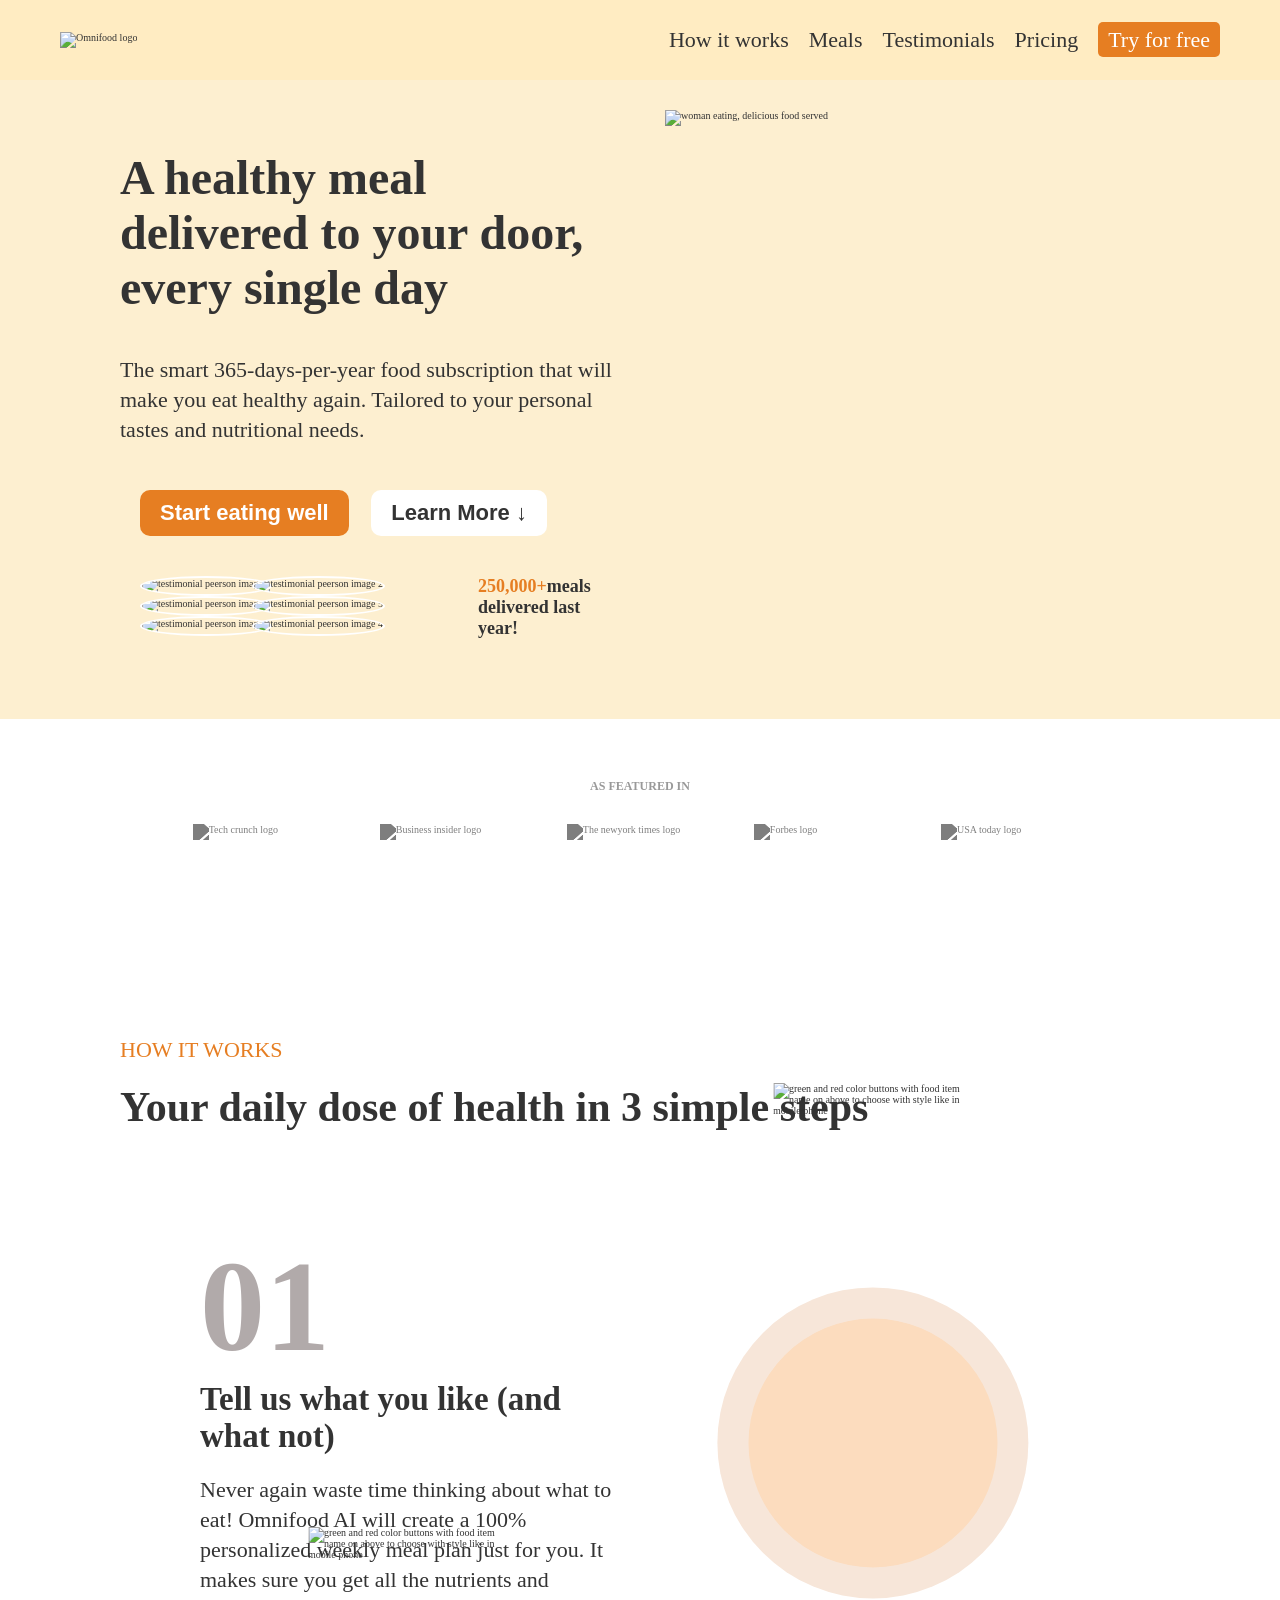
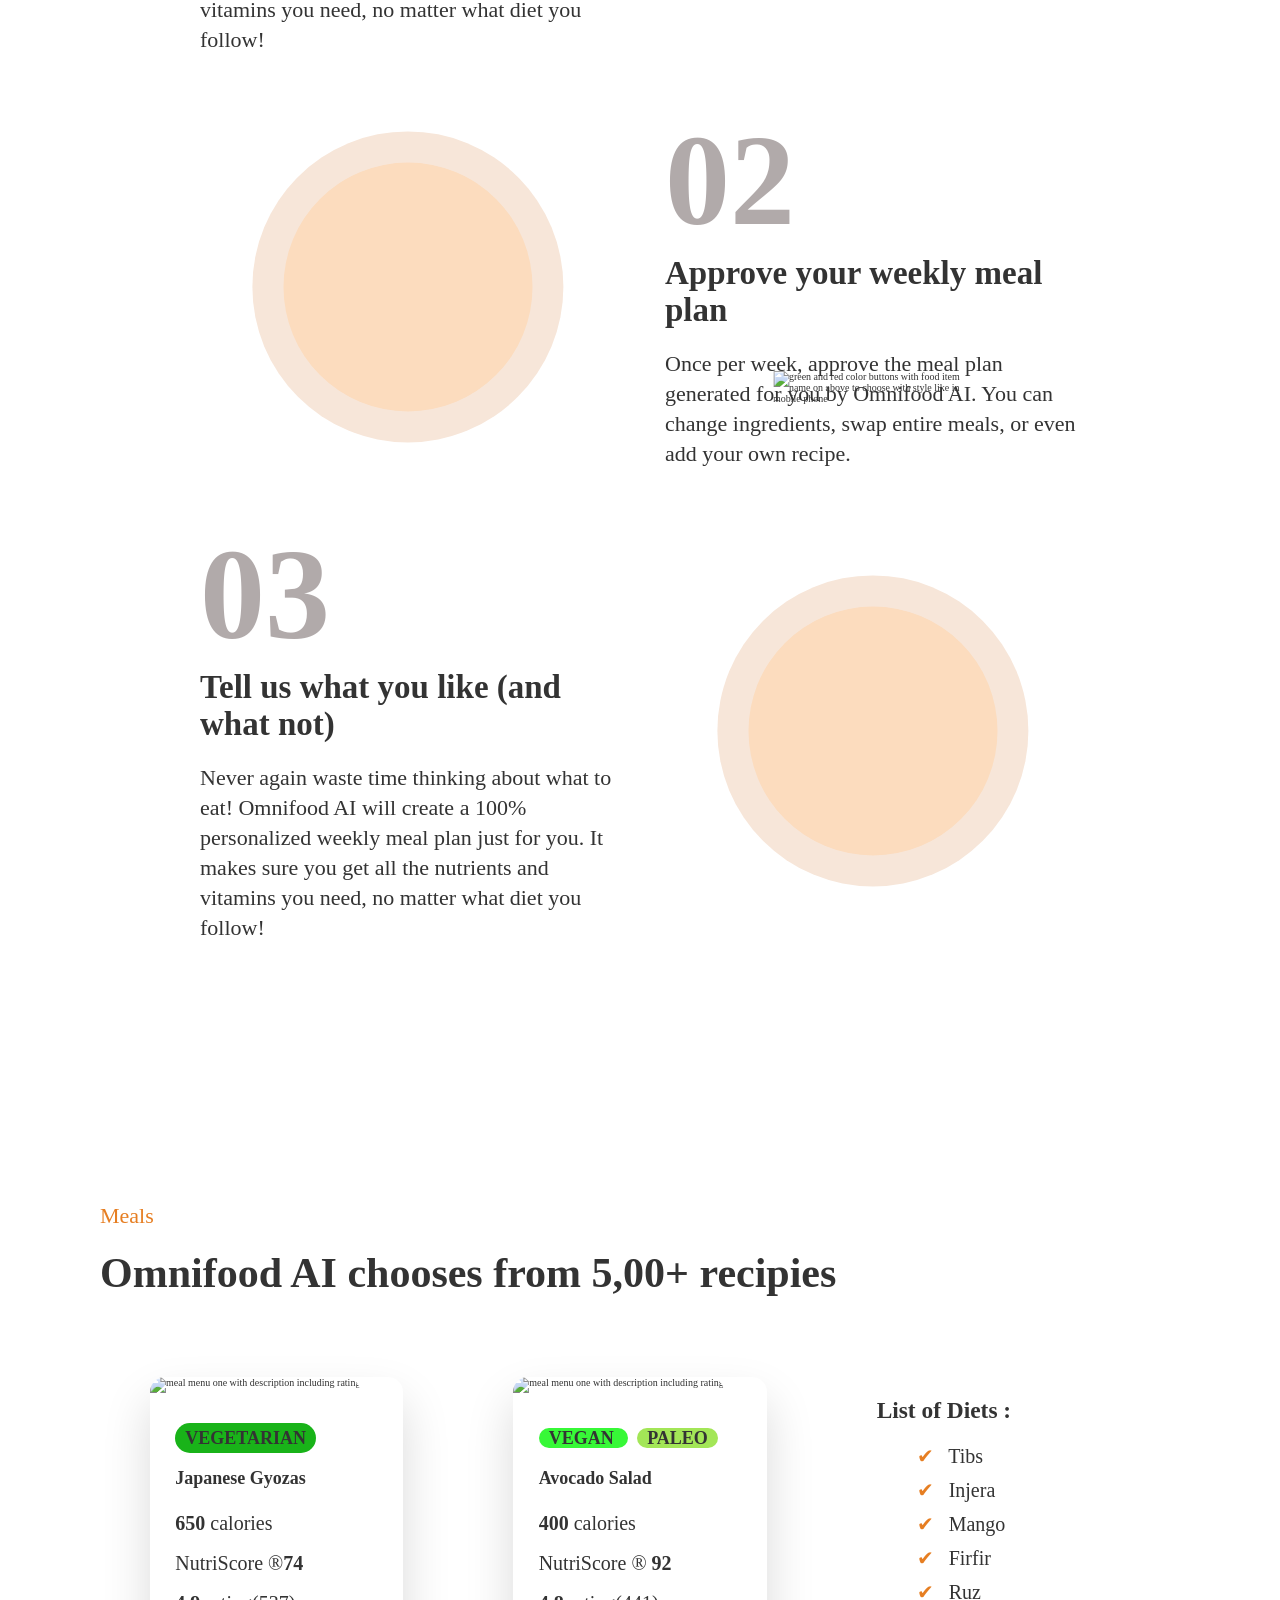
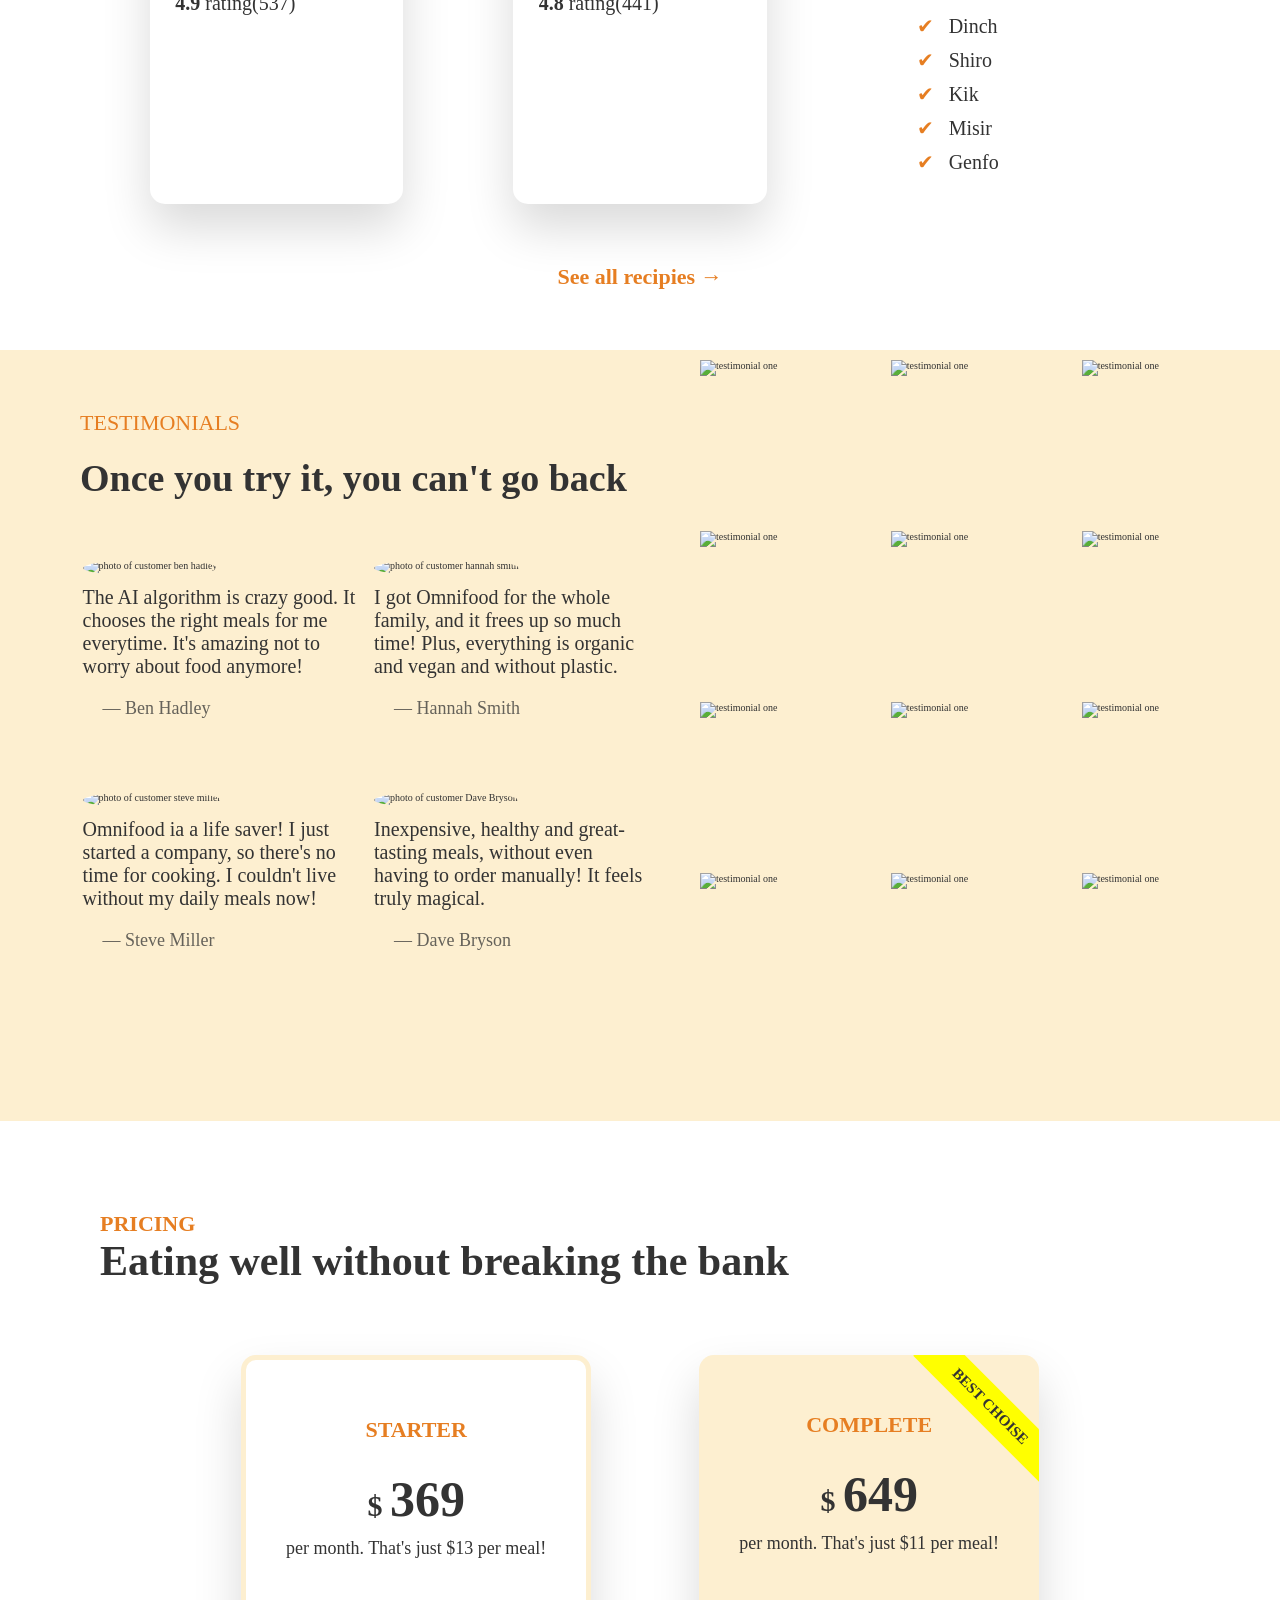
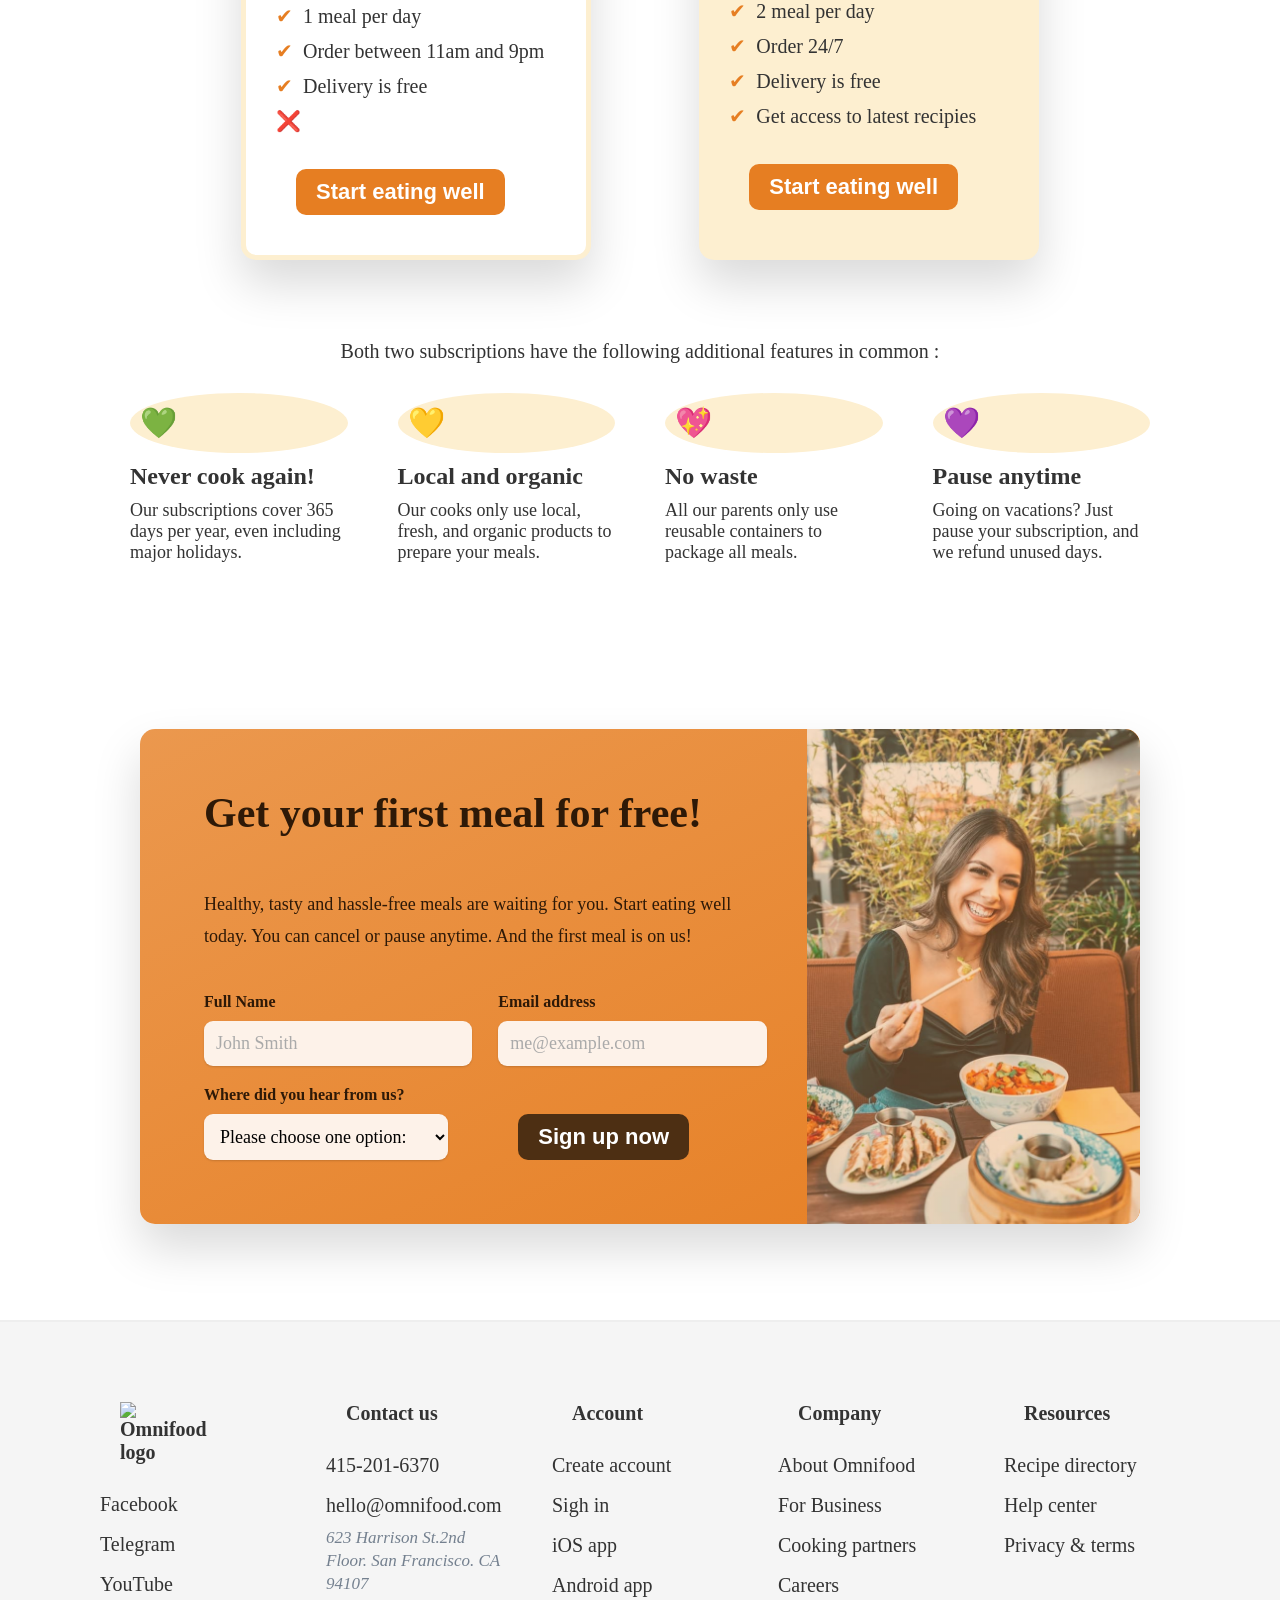
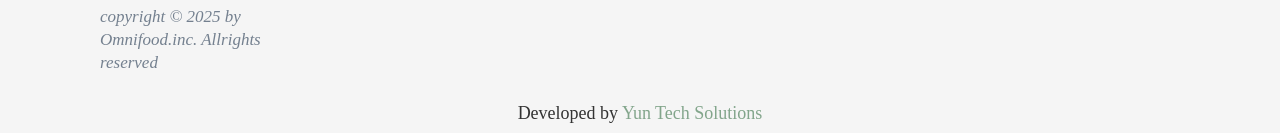
==== Omnifood/index.html @ 2fe733fa "Add files via upload" ====
<!DOCTYPE html>
<html lang="en">
  <head>
    <meta charset="UTF-8" />
    <meta name="viewport" content="width=device-width, initial-scale=1.0" />
    <title>Omnifood</title>
    <link rel="stylesheet" href="styles.css" />
    <link rel="stylesheet" href="queries.css" />
  </head>
  <body>
    <header>
      <nav class="main__navs grid grid--2-cols">
        <div class="logo">
          <img
            src="/img/omnifood-logo..png"
            alt="Omnifood logo"
            class="omnifood__logo"
          />
        </div>
        <div class="nav__links">
          <ul>
            <li>
              <a href="#how__it__works" class="nav-link"> How it works </a>
            </li>
            <li><a href="#meals" class="nav-link"> Meals </a></li>
            <li><a href="#testimonials" class="nav-link"> Testimonials </a></li>
            <li><a href="#pricing" class="nav-link"> Pricing </a></li>
            <li>
              <a href="#" class="nav-link try__for__free"> Try for free </a>
            </li>
          </ul>
        </div>
      </nav>
    </header>

    <!-- HERO -->
    <section class="section__hero grid grid--2-cols">
      <div class="hero__text">
        <h1 class="hero__title">
          A healthy meal delivered to your door, every single day
        </h1>
        <p class="hero__description">
          The smart 365-days-per-year food subscription that will make you eat
          healthy again. Tailored to your personal tastes and nutritional needs.
        </p>
        <button class="btn hero__btn__start-eat">Start eating well</button>
        <button class="btn hero__btn__learn-more">
          Learn More &DownArrow;
        </button>
        <div class="hero__testimony grid grid--3-cols">
          <p class="hero__testimony-images">
            <img
              src="/img/customers/customer-6.jpg"
              alt="testimonial peerson image 1"
              class="hero__testimony-image"
            />
            <img
              src="/img/customers/customer-5.jpg"
              alt="testimonial peerson image 2"
              class="hero__testimony-image"
            />
            <img
              src="/img/customers/customer-1.jpg"
              alt="testimonial peerson image 3"
              class="hero__testimony-image"
            />
            <img
              src="/img/customers/customer-3.jpg"
              alt="testimonial peerson image 5"
              class="hero__testimony-image"
            />
            <img
              src="/img/customers/customer-4.jpg"
              alt="testimonial peerson image 6"
              class="hero__testimony-image"
            />
            <img
              src="/img/customers/customer-2.jpg"
              alt="testimonial peerson image 4"
              class="hero__testimony-image"
            />
          </p>
          <span class="hero__testimony-texts">
            <span class="hero__delivered__meals-number">250,000+</span>meals
            delivered last year!
          </span>
        </div>
      </div>
      <div class="hero__box-img">
        <img
          src="/img/hero..png"
          alt="woman eating, delicious food served"
          class="hero-img"
        />
      </div>
    </section>

    <!-- AS FEATURED IN -->
    <section id="as__featured__in" class="as__featured__in">
      <p class="as__featured__in-text">AS FEATURED IN</p>

      <figure class="featured__in-logos">
        <img
          src="/img/logos/techcrunch.png"
          alt="Tech crunch logo"
          class="featured__in-logo"
        />
        <img
          src="/img/logos/business-insider.png"
          alt="Business insider logo"
          class="featured__in-logo"
        />
        <img
          src="/img/logos/the-new-york-times.png"
          alt="The newyork times logo"
          class="featured__in-logo"
        />
        <img
          src="/img/logos/forbes.png"
          alt="Forbes logo"
          class="featured__in-logo"
        />
        <img
          src="/img/logos/usa-today.png"
          alt="USA today logo"
          class="featured__in-logo"
        />
      </figure>
    </section>

    <!-- HOW IT WORKS -->
    <section id="how__it__works" class="how__it__works">
      <p class="title">HOW IT WORKS</p>
      <p class="describer">Your daily dose of health in 3 simple steps</p>
      <div class="how__work-steps">
        <div class="how__step how__step-one grid grid--2-cols">
          <div class="how__step-text">
            <h1 class="how__step-number">01</h1>
            <h2 class="how__work__step-title">
              Tell us what you like (and what not)
            </h2>
            <p class="how__work__step-description">
              Never again waste time thinking about what to eat! Omnifood AI
              will create a 100% personalized weekly meal plan just for you. It
              makes sure you get all the nutrients and vitamins you need, no
              matter what diet you follow!
            </p>
          </div>
          <div class="how__frame">
            <div class="how__work__step-photo">
              <img
                src="/img/app/app-screen-1..png"
                alt="green and red color buttons  with food item name on above to choose with style like in mobile phone"
              />
            </div>
          </div>
          <!-- </div> -->

          <!-- step 2 -->
          <!-- <div class="how__step how__step-two grid grid--2-cols"> -->
          <div class="how__frame how__frame-2">
            <div class="how__work__step-photo">
              <img
                src="/img/app/app-screen-2..png"
                alt="green and red color buttons  with food item name on above to choose with style like in mobile phone"
              />
            </div>
          </div>
          <div class="how__step-text how__step-two">
            <h1 class="how__step-number">02</h1>
            <h2 class="how__work__step-title">Approve your weekly meal plan</h2>
            <p class="how__work__step-description">
              Once per week, approve the meal plan generated for you by Omnifood
              AI. You can change ingredients, swap entire meals, or even add
              your own recipe.
            </p>
          </div>
          <!-- </div> -->
          <!-- step 3 -->
          <!-- <div class="how__step how__step-three grid grid--2-cols"> -->
          <div class="how__step-text">
            <h1 class="how__step-number">03</h1>
            <h2 class="how__work__step-title">
              Tell us what you like (and what not)
            </h2>
            <p class="how__work__step-description">
              Never again waste time thinking about what to eat! Omnifood AI
              will create a 100% personalized weekly meal plan just for you. It
              makes sure you get all the nutrients and vitamins you need, no
              matter what diet you follow!
            </p>
          </div>
          <div class="how__frame">
            <div class="how__work__step-photo">
              <img
                src="/img/app/app-screen-3..png"
                alt="green and red color buttons  with food item name on above to choose with style like in mobile phone"
              />
            </div>
          </div>
        </div>
      </div>
    </section>

    <!-- MEALS-->
    <section id="meals" class="meals">
      <h class="title meals__title">Meals</h>
      <p class="describer">Omnifood AI chooses from 5,00+ recipies</p>
      <div class="meal__menu grid grid--3-cols">
        <!-- meal one -->
        <div class="menu-one menu__container">
          <div class="menu-photo">
            <img
              src="/img/meals/meal-1.jpg"
              alt="meal menu one with description including rating"
              class="menu-img"
            />
          </div>
          <div class="menu-description">
            <h2 class="dieter-type menu-1">VEGETARIAN</h2>
            <h1 class="menu-name">Japanese Gyozas</h1>
            <p><strong>650</strong> calories</p>
            <p>NutriScore &REG;<strong>74</strong></p>
            <p><strong>4.9</strong> rating(537)</p>
          </div>
        </div>

        <!-- meal two -->
        <div class="menu-two menu__container">
          <div class="menu-photo">
            <img
              src="/img/meals/meal-2.jpg"
              alt="meal menu one with description including rating"
              class="menu-img"
            />
          </div>
          <div class="menu-description">
            <h2 class="menu-2">
              <span class="type-1 dieter-type">VEgan </span> &nbsp;
              <span class="type-2 dieter-type"> paleo</span>
            </h2>
            <h1 class="menu-name">Avocado Salad</h1>
            <p><strong>400</strong> calories</p>
            <p>NutriScore &REG; <strong>92</strong></p>
            <p><strong>4.8</strong> rating(441)</p>
          </div>
        </div>

        <div class="menu-lists">
          <h3 class="diets__list">List of Diets :</h3>
          <ul class="lists">
            <li class="diet-list">
              <span class="right-icon"> ✔ &nbsp;</span> Tibs
            </li>
            <li class="diet-list">
              <span class="right-icon"> ✔ &nbsp;</span> Injera
            </li>
            <li class="diet-list">
              <span class="right-icon"> ✔ &nbsp;</span> Mango
            </li>
            <li class="diet-list">
              <span class="right-icon"> ✔ &nbsp;</span> Firfir
            </li>
            <li class="diet-list">
              <span class="right-icon"> ✔ &nbsp;</span> Ruz
            </li>
            <li class="diet-list">
              <span class="right-icon"> ✔ &nbsp;</span> Dinch
            </li>
            <li class="diet-list">
              <span class="right-icon"> ✔ &nbsp;</span> Shiro
            </li>
            <li class="diet-list">
              <span class="right-icon"> ✔ &nbsp;</span> Kik
            </li>
            <li class="diet-list">
              <span class="right-icon"> ✔ &nbsp;</span> Misir
            </li>
            <li class="diet-list">
              <span class="right-icon"> ✔ &nbsp;</span> Genfo
            </li>
          </ul>
        </div>
      </div>
      <h3 class="see_more">See all recipies &RightArrow;</h3>
    </section>

    <!-- TESTIMONIALS -->
    <section id="testimonials" class="testimonials">
      <div class="testimonials-box grid grid--2-cols">
        <div class="all--testimonials">
          <h class="title testimony-title">TESTIMONIALS</h>
          <p class="describer testimony-description">
            Once you try it, you can't go back
          </p>
          <!-- meal one -->
          <div class="all__testim__container grid grid--2-cols">
            <figure class="testim__container">
              <img
                src="/img/customers/ben.jpg"
                alt="photo of customer ben hadley "
                class="testim-photo"
              />
              <blockquote class="testim--idea">
                The AI algorithm is crazy good. It chooses the right meals for
                me everytime. It's amazing not to worry about food anymore!
              </blockquote>
              <p class="testim-name">&mdash; Ben Hadley</p>
            </figure>

            <!-- testi 2 -->
            <figure class="testim__container">
              <img
                src="/img/customers/hannah.jpg"
                alt="photo of customer hannah smith"
                class="testim-photo"
              />
              <blockquote class="testim--idea">
                I got Omnifood for the whole family, and it frees up so much
                time! Plus, everything is organic and vegan and without plastic.
              </blockquote>
              <p class="testim-name">&mdash; Hannah Smith</p>
            </figure>

            <!-- testi 3 -->
            <figure class="testim__container">
              <img
                src="/img/customers/steve.jpg"
                alt="photo of customer steve miller"
                class="testim-photo"
              />
              <blockquote class="testim--idea">
                Omnifood ia a life saver! I just started a company, so there's
                no time for cooking. I couldn't live without my daily meals now!
              </blockquote>
              <p class="testim-name">&mdash; Steve Miller</p>
            </figure>
            <!-- testi 4 -->
            <figure class="testim__container">
              <img
                src="/img/customers/dave.jpg"
                alt="photo of customer Dave Bryson"
                class="testim-photo"
              />
              <blockquote class="testim--idea">
                Inexpensive, healthy and great-tasting meals, without even
                having to order manually! It feels truly magical.
              </blockquote>
              <p class="testim-name">&mdash; Dave Bryson</p>
            </figure>
          </div>
        </div>
        <!-- gallary -->
        <div class="gallary grid grid--3-cols">
          <img
            src="/img/gallery/gallery-1.jpg"
            alt="testimonial one"
            class="gallery-img"
          />
          <img
            src="/img/gallery/gallery-2.jpg"
            alt="testimonial one"
            class="gallery-img"
          />
          <img
            src="/img/gallery/gallery-3.jpg"
            alt="testimonial one"
            class="gallery-img"
          />
          <img
            src="/img/gallery/gallery-4.jpg"
            alt="testimonial one"
            class="gallery-img"
          />
          <img
            src="/img/gallery/gallery-5.jpg"
            alt="testimonial one"
            class="gallery-img"
          />
          <img
            src="/img/gallery/gallery-6.jpg"
            alt="testimonial one"
            class="gallery-img"
          />
          <img
            src="/img/gallery/gallery-7.jpg"
            alt="testimonial one"
            class="gallery-img"
          />
          <img
            src="/img/gallery/gallery-8.jpg"
            alt="testimonial one"
            class="gallery-img"
          />
          <img
            src="/img/gallery/gallery-10.jpg"
            alt="testimonial one"
            class="gallery-img"
          />
          <img
            src="/img/gallery/gallery-9.jpg"
            alt="testimonial one"
            class="gallery-img"
          />
          <img
            src="/img/gallery/gallery-11.jpg"
            alt="testimonial one"
            class="gallery-img"
          />
          <img
            src="/img/gallery/gallery-12.jpg"
            alt="testimonial one"
            class="gallery-img"
          />
        </div>
      </div>
    </section>

    <!-- PRICING -->
    <section id="pricing" class="pricing">
      <h2 class="title">PRICING</h2>
      <h class="describer">Eating well without breaking the bank</h>
      <div class="price__box-container grid grid--2-cols">
        <div class="price-box box-one">
          <div>
            <p class="box-title">STARTER</p>
            <p class="price-description">$ <span class="price">369</span></p>
            <p class="price-simpifier">per month. That's just $13 per meal!</p>
          </div>
          <div class="price-package">
            <p><span class="right-icon"> ✔ &nbsp;</span>1 meal per day</p>
            <p>
              <span class="right-icon"> ✔ &nbsp;</span>Order between 11am and
              9pm
            </p>
            <p><span class="right-icon"> ✔ &nbsp;</span>Delivery is free</p>
            <p>❌</p>
          </div>
          <button class="btn start__eating__well">Start eating well</button>
        </div>

        <div class="price-box box-two">
          <div>
            <p class="box-title">COMPLETE</p>
            <p class="price-description">$ <span class="price">649</span></p>
            <p class="price-simpifier">per month. That's just $11 per meal!</p>
          </div>
          <div class="price-package">
            <p><span class="right-icon"> ✔ &nbsp;</span>2 meal per day</p>
            <p><span class="right-icon"> ✔ &nbsp;</span>Order 24/7</p>
            <p><span class="right-icon"> ✔ &nbsp;</span>Delivery is free</p>
            <p>
              <span class="right-icon"> ✔ &nbsp;</span>Get access to latest
              recipies
            </p>
          </div>
          <button class="btn start__eating__well">Start eating well</button>
        </div>
      </div>
      <article>
        Both two subscriptions have the following additional features in common
        :
      </article>
      <!-- 4 grid section -->
      <div class="grid grid--4-cols plan-fetures">
        <div class="first plan-feture">
          <p class="icon">💚</p>
          <p class="feature-title">Never cook again!</p>
          <p class="price-bottom-text">
            Our subscriptions cover 365 days per year, even including major
            holidays.
          </p>
        </div>
        <div class="second plan-feture">
          <p class="icon">💛</p>
          <p class="feature-title">Local and organic</p>
          <p class="price-bottom-text">
            Our cooks only use local, fresh, and organic products to prepare
            your meals.
          </p>
        </div>
        <div class="third plan-feture">
          <p class="icon">💖</p>

          <!-- <icon-icon class="icon" name="leaf-outline"></icon-icon> -->
          <p class="feature-title">No waste</p>
          <p class="price-bottom-text">
            All our parents only use reusable containers to package all meals.
          </p>
        </div>
        <div class="fourth plan-feture">
          <p class="icon">💜</p>
          <p class="feature-title">Pause anytime</p>
          <p class="price-bottom-text">
            Going on vacations? Just pause your subscription, and we refund
            unused days.
          </p>
        </div>
      </div>
    </section>
    <!-- CALL TO ACTION -->
    <section id="cta" class="call__to__action">
      <div class="cta-container cta">
        <div class="cta-text-box">
          <p class="describer cta-title">Get your first meal for free!</p>
          <br />
          <p class="cta-text">
            Healthy, tasty and hassle-free meals are waiting for you. Start
            eating well today. You can cancel or pause anytime. And the first
            meal is on us!
          </p>
          <form class="cta-form" action="#">
            <div>
              <label for="full name">Full Name</label>
              <input type="text" placeholder="John Smith" required />
            </div>
            <div>
              <label for="email address">Email address</label>
              <input type="email" placeholder="me@example.com" required />
            </div>
            <div>
              <label for="full name">Where did you hear from us?</label>
              <select id="select-where" required>
                <option value="">Please choose one option:</option>
                <option value="friends">Friends and Family</option>
                <option value="podcast">Podcast</option>
                <option value="youtube">YouTube video</option>
                <option value="ad">Facebook ad</option>
                <option value="others">Others</option>
              </select>
            </div>
            <button class="btn sign__up__now">Sign up now</button>
          </form>
        </div>
        <div
          class="cta-image-box"
          role="img"
          aria-label="Women enjoying food"
        ></div>
      </div>
    </section>

    <!-- FOOTER -->

    <footer id="footer" class="footer grid grid--5-cols">
      <div class="footer__section">
        <p class="footer__title">
          <img
            src="/img/omnifood-logo..png"
            alt="Omnifood logo"
            class="footer__omni__image"
          />
        </p>
        <ul class="links">
          <li><a href="https://www.facebook.com/omnifood">Facebook</a></li>
          <li><a href="https://www.t.me/omnifood">Telegram</a></li>
          <li><a href="https://www.youtube.com/omnifood">YouTube</a></li>
          <li>
            <i>copyright &copy; 2025 by Omnifood.inc. Allrights reserved</i>
          </li>
        </ul>
      </div>
      <div class="footer__section">
        <p class="footer__title">Contact us</p>
        <ul class="links">
          <li><a href="#footer">415-201-6370</a></li>
          <li><a href="#footer">hello@omnifood.com</a></li>
          <li><i> 623 Harrison St.2nd Floor. San Francisco. CA 94107 </i></li>
        </ul>
      </div>
      <div class="footer__section">
        <p class="footer__title">Account</p>
        <ul class="links">
          <li><a href="#cta">Create account</a></li>
          <li><a href="#cta">Sigh in</a></li>
          <li><a href="#footer">iOS app</a></li>
          <li><a href="#footer">Android app</a></li>
        </ul>
      </div>
      <div class="footer__section">
        <p class="footer__title">Company</p>
        <ul class="links">
          <li><a href="#footer">About Omnifood</a></li>
          <li><a href="#footer">For Business</a></li>
          <li><a href="#footer">Cooking partners</a></li>
          <li><a href="#footer">Careers</a></li>
        </ul>
      </div>
      <div class="footer__section">
        <p class="footer__title">Resources</p>
        <ul class="links">
          <li><a href="#footer">Recipe directory</a></li>
          <li><a href="#footer">Help center</a></li>
          <li><a href="#footer">Privacy & terms</a></li>
        </ul>
      </div>
    </footer>
    <p class="developed-by">
      Developed by
      <a href="https://www.Yun-tech.com" class="dev-by">Yun Tech Solutions</a>
    </p>
  </body>
</html>
---- Omnifood/styles.css ----
/*=================
    GLOBAL
==================*/

:root {
  --primary-clr: #e67e22;
  --primary-clr-grey: #333;
  --secondary-clr: #cc7e35;
  --tertiary-clr: #fdefd0;
  --font-large: 4.8rem;
  --font-medeium: 3.2rem;
  --font-small: 2.2rem;
  --font-tny: 1.2rem;
}

html {
  width: 100vw;
  font-size: 10px;
  background-color: white;
  color: var(--primary-clr-grey);
  scroll-behavior: smooth;
}
* {
  margin: 0;
  padding: 0;
}
img {
  box-sizing: border-box;
}
.btn {
  background-color: var(--primary-clr);
  border-radius: 1rem;
  width: fit-content;
  padding: 1rem 2rem;
  margin-left: 2rem;
  font-size: var(--font-small);
  font-weight: 550;
  color: white;
  border: none;
  cursor: pointer;
}

.grid {
  display: grid;
  gap: 5rem;
}
.grid--2-cols {
  grid-template-columns: 1fr 1fr;
}
.grid--3-cols {
  grid-template-columns: repeat(3, 1fr);
}
.grid--4-cols {
  grid-template-columns: repeat(4, 1fr);
}
.grid--5-cols {
  grid-template-columns: repeat(5, 1fr);
}
.title {
  color: var(--primary-clr);
  font-size: var(--font-small);
}
.describer {
  font-size: 4.2rem;
  padding: 2rem 0;
  font-weight: 600;
}
/*
=================
    NAV
==================
*/
.main__navs {
  z-index: 11;
  position: fixed;
  top: 0%;
  height: 6rem;
  align-items: center;
  padding: 1rem 5rem 1rem 6rem;
  background-color: rgb(255, 236, 194);
}
.omnifood__logo {
  width: 12rem;
  height: 2rem;
}
.nav__links ul {
  display: flex;
  font-size: var(--font-small);
}
.nav__links ul li {
  margin: 0 1rem;
  text-wrap: nowrap;
  list-style: none;
  font-size: var(--font-small);
}
.nav__links ul li a {
  text-decoration: none;
  color: var(--primary-clr-grey);
  cursor: pointer;
}
.nav__links ul li a:hover,
.nav__links ul li a:active {
  color: var(--primary-clr);
}
.nav__links ul li a.try__for__free:link,
.nav__links ul li a.try__for__free:visited {
  padding: 0.5rem 1rem;
  background-color: var(--primary-clr);
  border-radius: 0.5rem;
  color: white;
}
.nav__links ul li a.try__for__free:hover,
.nav__links ul li a.try__for__free:visited {
  background-color: var(--secondary-clr);
}

/*
=================
    HERO
==================
*/
.section__hero {
  background-color: var(--tertiary-clr);
  padding: 2rem 12rem;
  padding-bottom: 4rem;
  padding-top: 11rem;
}
.hero__title {
  padding-top: 4rem;
  font-weight: 550;
  font-size: var(--font-large);
}
.hero__description {
  line-height: 3rem;
  font-size: var(--font-small);
  margin: 4rem 0;
}
.hero__btn__learn-more {
  margin-top: 0.5rem;
  background-color: #ffffff;
  color: var(--primary-clr-grey);
}
.hero__testimony {
  display: flex;
  margin: 4rem 2rem;
}
.hero__testimony-image {
  width: 4rem;
  height: 4rem;
  margin-right: -2.25rem;
  border: 2px solid white;
  border-radius: 50%;
}
.hero__testimony-texts {
  margin-left: -1rem;
  font-size: 1.8rem;
  font-weight: 550;
  align-self: center;
}
.hero__delivered__meals-number {
  color: var(--primary-clr);
}
.hero-img {
  max-width: 40vw;
  max-height: 85vh;
  box-sizing: border-box;
}

/*
=================
    AS FEATURED IN
==================
*/

.as__featured__in {
  padding: 3rem;
  background-color: white;
}
.as__featured__in-text {
  color: #999;
  padding: 3rem;
  text-align: center;
  font-size: var(--font-tny);
  font-weight: 700;
}
.featured__in-logos {
  display: flex;
  justify-content: space-evenly;
  align-items: center;
  /* to make color black */
  filter: brightness(0);
  opacity: 50%;
  padding: 0 10%;
}
.featured__in-logo {
  height: 7vh;
  width: 15%;
}

/*===============
     HOW IT WORKS
=================*/
.how__it__works {
  padding: 12rem;
  margin-bottom: 6rem;
  background-color: white;
}

.how__step {
  align-items: center;
  padding: 8rem;
}
.how__step::nth-child {
  padding-bottom: 15rem;
}
.how__step-text {
  font-size: var(--font-small);
}
.how__step-number {
  font-size: 13rem;
  font-weight: 700;
  color: #b1aaaa;
}
.how__work__step-title {
  margin-bottom: 2rem;
}
.how__work__step-description {
  font-size: var(--font-small);
  line-height: 3rem;
}
.how__frame {
  position: relative;
}
.how__work__step-photo {
  padding: 0 10%;
}
.how__work__step-photo img {
  height: 80vh;
  width: 48%;
  position: absolute;
  top: 0%;
  left: 50%;
  transform: translate(-50%, -50%);
  z-index: 7;
}
.how__work__step-photo::before,
.how__work__step-photo::after {
  content: "";
  display: block;
  position: absolute;
  top: 50%;
  left: 50%;
  transform: translate(-50%, -50%);
  border-radius: 50%;
}
.how__work__step-photo::before {
  width: 75%;
  padding-bottom: 75%;
  background-color: #f7e6d9;
  z-index: 5;
}
.how__work__step-photo::after {
  width: 60%;
  padding-bottom: 60%;
  background-color: #fcdcbe;
  z-index: 6;
}

/*===============
     MEALS
=================*/
.meals {
  margin: 5rem 10rem;
}
.meals__title {
  margin: 0 auto;
}
.meal__menu {
  padding: 3rem 2rem;
}
.menu__container {
  background-color: white;
  box-shadow: 0 2.4rem 4.8rem rgba(0, 0, 0, 0.15);
  border-radius: 15px;
  margin: 3rem;
  padding-bottom: 4rem;
}
.menu__container:hover {
  transform: scale(1.05);
  transition: all 1s ease-in-out;
}
.menu-img {
  width: 100%;
  border-top-left-radius: 15px;
  border-top-right-radius: 15px;
  margin-bottom: 2rem;
}
.menu-description {
  padding: 1rem;
  padding-left: 10%;
  line-height: 3rem;
  font-size: var(--font-tny);
}
.dieter-type {
  width: fit-content;
  border-radius: 15px;
  text-transform: uppercase;
  padding: 0 1rem;
}
.menu-1.dieter-type {
  background-color: rgb(25, 179, 25);
}
.type-1 {
  background-color: rgb(55, 248, 55);
}
.type-2 {
  background-color: rgb(163, 230, 87);
}
.menu-name {
  font-weight: 700;
  padding: 1rem 0;
}
.menu-description p {
  font-size: 2rem;
  padding: 0.5rem 0;
}

.menu-lists {
  margin-top: 2rem;
  padding: 3rem;
  font-size: 2rem;
}
.lists {
  padding: 2rem 4rem;
  margin-bottom: 1rem;
  list-style-type: none;
}
.diets__list {
  margin-bottom: -1rem;
}
.right-icon {
  color: var(--primary-clr);
}
.diet-list {
  padding-top: 1rem;
}

.see_more {
  color: var(--primary-clr);
  font-size: var(--font-small);
  text-align: center;
}

/*===============
  TESTIMONIAL
================*/
.testimonials {
  margin-top: 6rem;
  padding: 1rem 1rem 8rem 8rem;
  gap: 3rem;
  background-color: var(--tertiary-clr);
}
.all--testimonials {
  padding: 5rem 0;
}
.testimony-description {
  font-size: 3.8rem;
  padding-bottom: 4rem;
}
.all__testim__container {
  gap: 1.3rem;
}
.testim__container {
  padding: 2rem 0.25rem;
}
.testim-photo {
  width: 7rem;
  height: 7rem;
  border-radius: 50%;
}
.testim--idea {
  padding-top: 1rem;
  font-size: 2rem;
}
.testim-name {
  font-size: 1.8rem;
  padding: 2rem;
  opacity: 75%;
}
.gallary {
  margin: 0;
  padding: 0;
  gap: 0.25rem;
}
.gallery-img {
  max-width: 25rem;
  max-height: 25rem;
}
.gallery-img:hover {
  transform: scale(1.1);
  transition: all 500ms;
}

/*=================
    PRICING
==================*/
.pricing {
  padding: 9rem 10rem;
  padding-bottom: 4rem;
}
.price__box-container {
  display: flex;
  justify-content: center;
  gap: 10%;
  margin-top: 7rem;
}
.price-box {
  position: relative;
  overflow: hidden;
  padding: 4rem 3rem;
  margin-bottom: 8rem;
  max-width: fit-content;
  border-radius: 1.5rem;
  box-shadow: 0 2.4rem 4.8rem rgba(0, 0, 0, 0.15);
}
.box-title {
  color: var(--primary-clr);
  font-size: var(--font-small);
  font-weight: 600;
  line-height: 2rem;
  text-align: center;
  padding: 2rem 0;
}
.price-description {
  text-align: center;
  margin-top: 1rem;
  font-size: 3rem;
  font-weight: 550;
}
.price {
  font-size: 5rem;
  font-weight: 900;
}
.price-simpifier {
  padding: 1rem;
  font-size: 1.8rem;
}
.price-package {
  padding: 3rem 0;
  line-height: 3.5rem;
  font-size: 2rem;
}
.box-one {
  background-color: white;
  border: 5px solid var(--tertiary-clr);
}
.box-two {
  background-color: var(--tertiary-clr);
}
.box-two::before {
  content: "Best choise";
  background-color: yellow;
  width: 12rem;
  text-transform: uppercase;
  font-weight: 700;
  padding: 1rem 4rem;
  font-size: 1.5rem;
  position: absolute;
  top: 8%;
  right: -17%;
  transform: rotate(45deg);
}

.price-bottom-text {
  font-size: 1.8rem;
}
article {
  font-size: 2rem;
  text-align: center;
}
.plan-fetures {
  padding: 3rem;
}
.icon {
  font-size: 3rem;
  justify-self: center;
  line-height: 4rem;
  padding: 1rem;
  background-color: var(--tertiary-clr);
  border: none;
  border-radius: 50%;
  margin-bottom: 1rem;
}
.feature-title {
  font-size: 2.4rem;
  font-weight: 700;
  padding-bottom: 1rem;
}

/*==================
    CALL TO ACTION
===================*/
.call__to__action {
  padding: 9.6rem 0;
}
.cta-container {
  margin: 0 14rem;
}
.cta {
  display: grid;
  grid-template-columns: 2fr 1fr;
  box-shadow: 0 2.4rem 4.8rem rgba(0, 0, 0, 0.15);
  background-image: linear-gradient(to right bottom, #eb984e, #e67e22);
  border-radius: 15px;
  overflow: hidden;
}
.cta-text-box {
  padding: 6.4rem;
  color: #2e1907;
  padding-top: 4rem;
}
.cta-title {
  margin-bottom: 2rem;
}
.cta-text {
  font-size: 1.8rem;
  line-height: 1.8;
  margin-bottom: 4rem;
}
.cta-form {
  display: grid;
  grid-template-columns: 1fr 1fr;
  column-gap: 5rem;
  row-gap: 2rem;
}
.cta-form label {
  display: block;
  font-size: 1.6rem;
  font-weight: 550;
  margin-bottom: 1rem;
}
.cta-form input,
.cta-form select {
  width: 100%;
  padding: 1.2rem;
  font-size: 1.8rem;
  font-family: inherit;
  border: none;
  background-color: #fdf2e9;
  border-radius: 9px;
  box-shadow: 0 1px 2px rgba(0, 0, 0, 0.15);
}

.cta-form input::placeholder {
  color: #aaa;
}
.sign__up__now {
  background-color: #4d2f13;
  color: white;
  align-self: self-end;
}

.cta-image-box {
  border-top-right-radius: 15px;
  border-bottom-right-radius: 15px;
  background-image: linear-gradient(
      to right bottom,
      rgba(235, 151, 78, 0.35),
      rgba(235, 151, 78, 0.35)
    ),
    url("./img/eating..jpg");
  background-size: cover;
  background-position: center;
}

/*=================
    FOOTER
==================*/
footer {
  background-color: whitesmoke;
  padding: 6rem 10rem;
  gap: 2rem;
  border-top: 2px solid #eee;
}

.footer__title {
  padding: 2rem;
  font-size: 2rem;
  font-weight: 800;
}
.footer__omni__image {
  max-width: 10rem;
}
.footer__section .links {
  list-style-type: none;
  font-size: 2rem;
}
.footer__section .links a {
  line-height: 4rem;
  text-decoration: none;
  color: #333;
}
.footer__section .links li i {
  font-size: 1.7rem;
  color: #74808f;
}

.developed-by {
  margin-top: -3rem;
  font-size: 1.8rem;
  text-align: center;
}
a {
  cursor: pointer;
  text-decoration: none;
  color: #82a58b;
}
---- Omnifood/queries.css ----
/*==================
    MEDIA QUERY
===================*/

/*==================
    <=1200px
===================*/
@media (max-width: 1100px) {
  .section__hero {
    max-width: 120rem;
  }
  .section__hero,
  .as__featured__in,
  .how__it__works,
  .meals,
  .pricing,
  .call__to__action {
    padding-left: 7rem;
    padding-right: 7rem;
  }
  .hero__title {
    font-size: 4rem;
  }

  .featured__in-logos {
    padding: 0;
  }
  .menu__container {
    margin: 1rem;
    min-width: 25rem;
  }
  .gallary {
    grid-template-columns: 1fr 1fr;
  }
  .gallary-img {
    height: 16rem;
    width: 16rem;
  }
  .cta {
    height: fit-content;
    margin-left: 5rem;
    margin-right: 5rem;
  }
  .all--testimonials {
    margin: auto 0;
  }
}
/*==================
    <=920px
===================*/
@media (max-width: 920px) {
  .section__hero {
    display: flex;
  }
  .section__hero,
  .as__featured__in,
  .how__it__works,
  .meals,
  .pricing,
  .call__to__action {
    padding-left: 2em;
    padding-right: 2em;
  }
  .hero__title {
    font-size: 3em;
  }

  .featured__in-logos {
    padding: 0;
  }
  .meal__menu {
    display: flex;
    flex-wrap: wrap;
    justify-content: center;
  }
  .menu__container {
    flex-shrink: 1;
    min-width: 240px;
    width: 300px;
    margin: 2em;
  }
  .all__testim__container {
    gap: 4em;
    margin-right: 2em;
  }
  .testimonials-box {
    display: flex;
    flex-wrap: wrap;
  }
  .gallary {
    grid-template-columns: 1fr 1fr 1fr;
  }
  .gallary-img {
    height: 16em;
    width: 16em;
  }
  .cta {
    height: fit-content;
    margin-left: 3em;
    margin-right: 3em;
  }
  .cta-form {
    display: flex;
    flex-direction: column;
  }
  .footer {
    display: flex;
    flex-wrap: wrap;
    justify-content: space-evenly;
  }
  .footer__section {
    max-width: 20em;
  }
}

/*==================
    <=680px
===================*/
@media (max-width: 680px) {
  .section__hero,
  .as__featured__in,
  .how__it__works,
  .meals,
  .pricing,
  .call__to__action {
    padding-left: 2em;
    padding-right: 1em;
  }
  .section__hero {
    display: flex;
    background-image: linear-gradient(
        to right bottom,
        rgba(241, 231, 207, 0.8),
        rgba(204, 173, 110, 0.8)
      ),
      url("./img/hero..png");
    background-size: cover;
    background-position: center;
    padding-left: 5em;
    padding-right: 4em;
  }
  .hero__delivered__meals-number {
    color: rgb(30, 6, 241);
  }
  .hero-img {
    width: 0em;
    height: 0em;
  }
  .hero__title {
    font-size: 4em;
  }
  .describer {
    font-size: 3em;
  }
  .featured__in-logos {
    padding: 0;
  }
  .how__it__works {
    margin-left: 1em;
  }
  .how__step {
    display: flex;
    flex-direction: column;
    align-items: center;
    height: auto;
    padding: 0%;
  }
  .how__step-number {
    font-size: 5em;
  }
  .how__work__step-title {
    font-size: 1.2em;
  }
  .how__work__step-description {
    font-size: 0.8em;
  }
  .how__frame {
    width: 80%;
    height: 60vh;
    padding-top: 20em;
  }
  .how__work__step-photo {
    transform: translate(0, -60%);
  }
  .how__step-two {
    transform: translateY(-250%);
  }
  .how__frame-2 {
    transform: translateY(330px);
  }
  .gallary {
    grid-template-columns: 1fr 1fr;
    margin-left: -5em;
  }
  .menu__container {
    flex-grow: 1;
    max-width: 400px;
    margin: 0;
  }
  .price__box-container {
    display: flex;
    flex-direction: column;
    align-items: center;
  }
  .plan-fetures {
    display: flex;

    flex-wrap: wrap;
    justify-content: center;
  }
  .plan-feture {
    width: 18em;
  }
  .cta {
    display: flex;
    flex-wrap: wrap;
    background-image: linear-gradient(
        to right bottom,
        rgba(136, 115, 98, 0.8),
        rgba(255, 241, 214, 0.8)
      ),
      url("./img/eating..jpg");
    background-size: cover;
    background-position: center;
  }
  .sign__up__now {
    font-size: 1.4em;
    padding: 0.5em 1em;
  }
  .footer__section {
    max-width: 15em;
  }
}
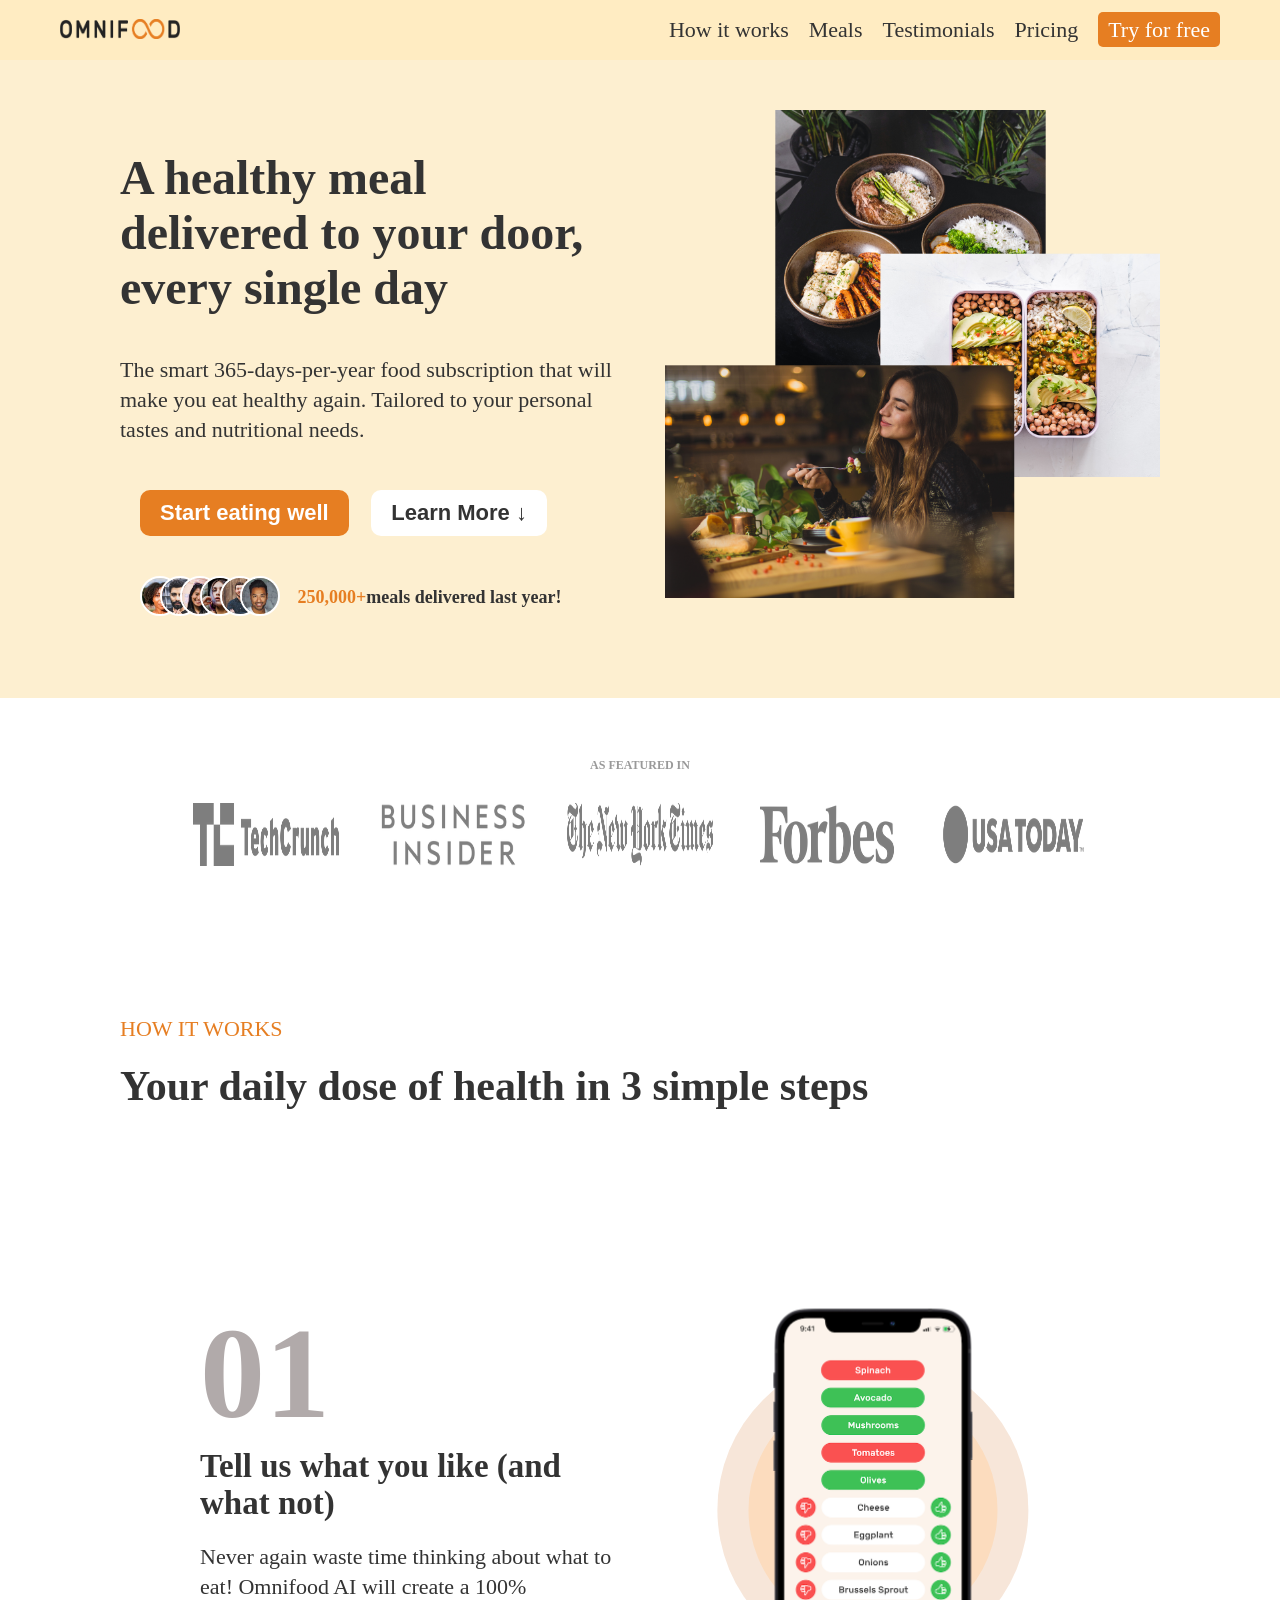
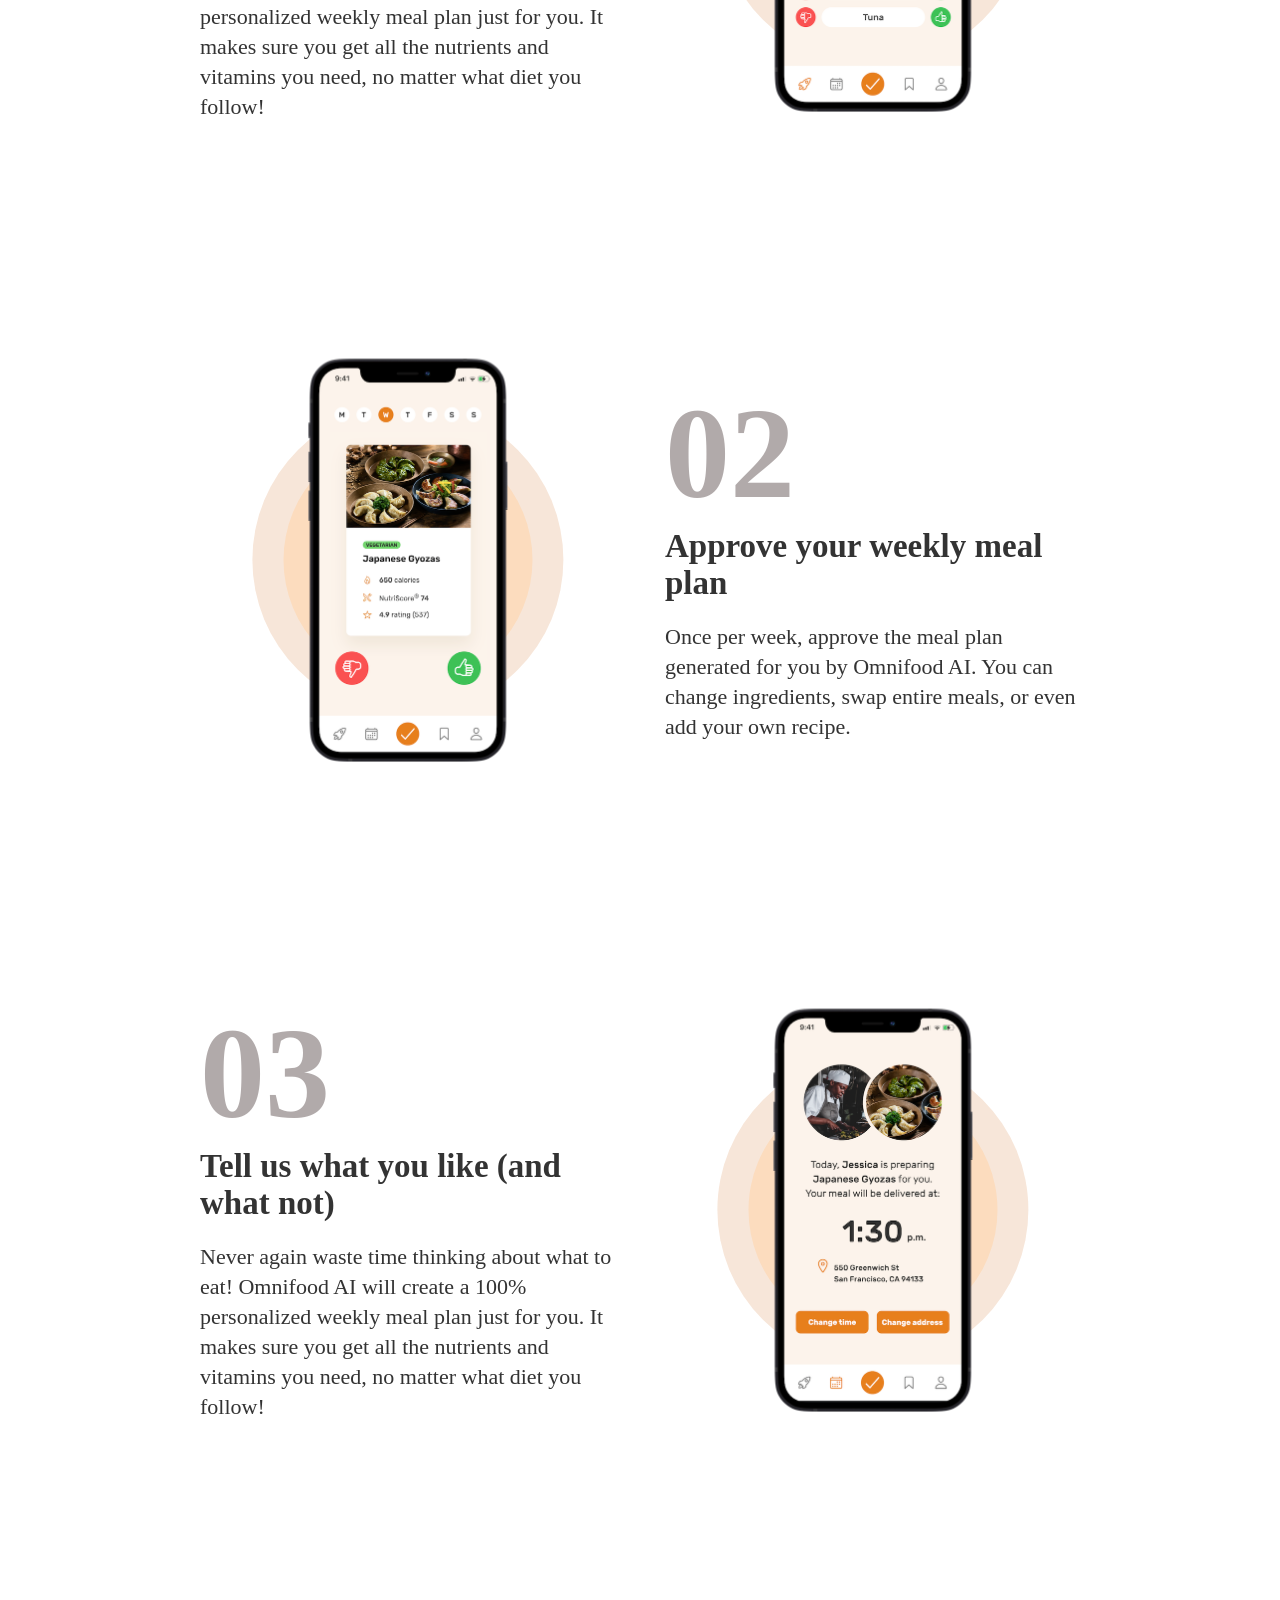
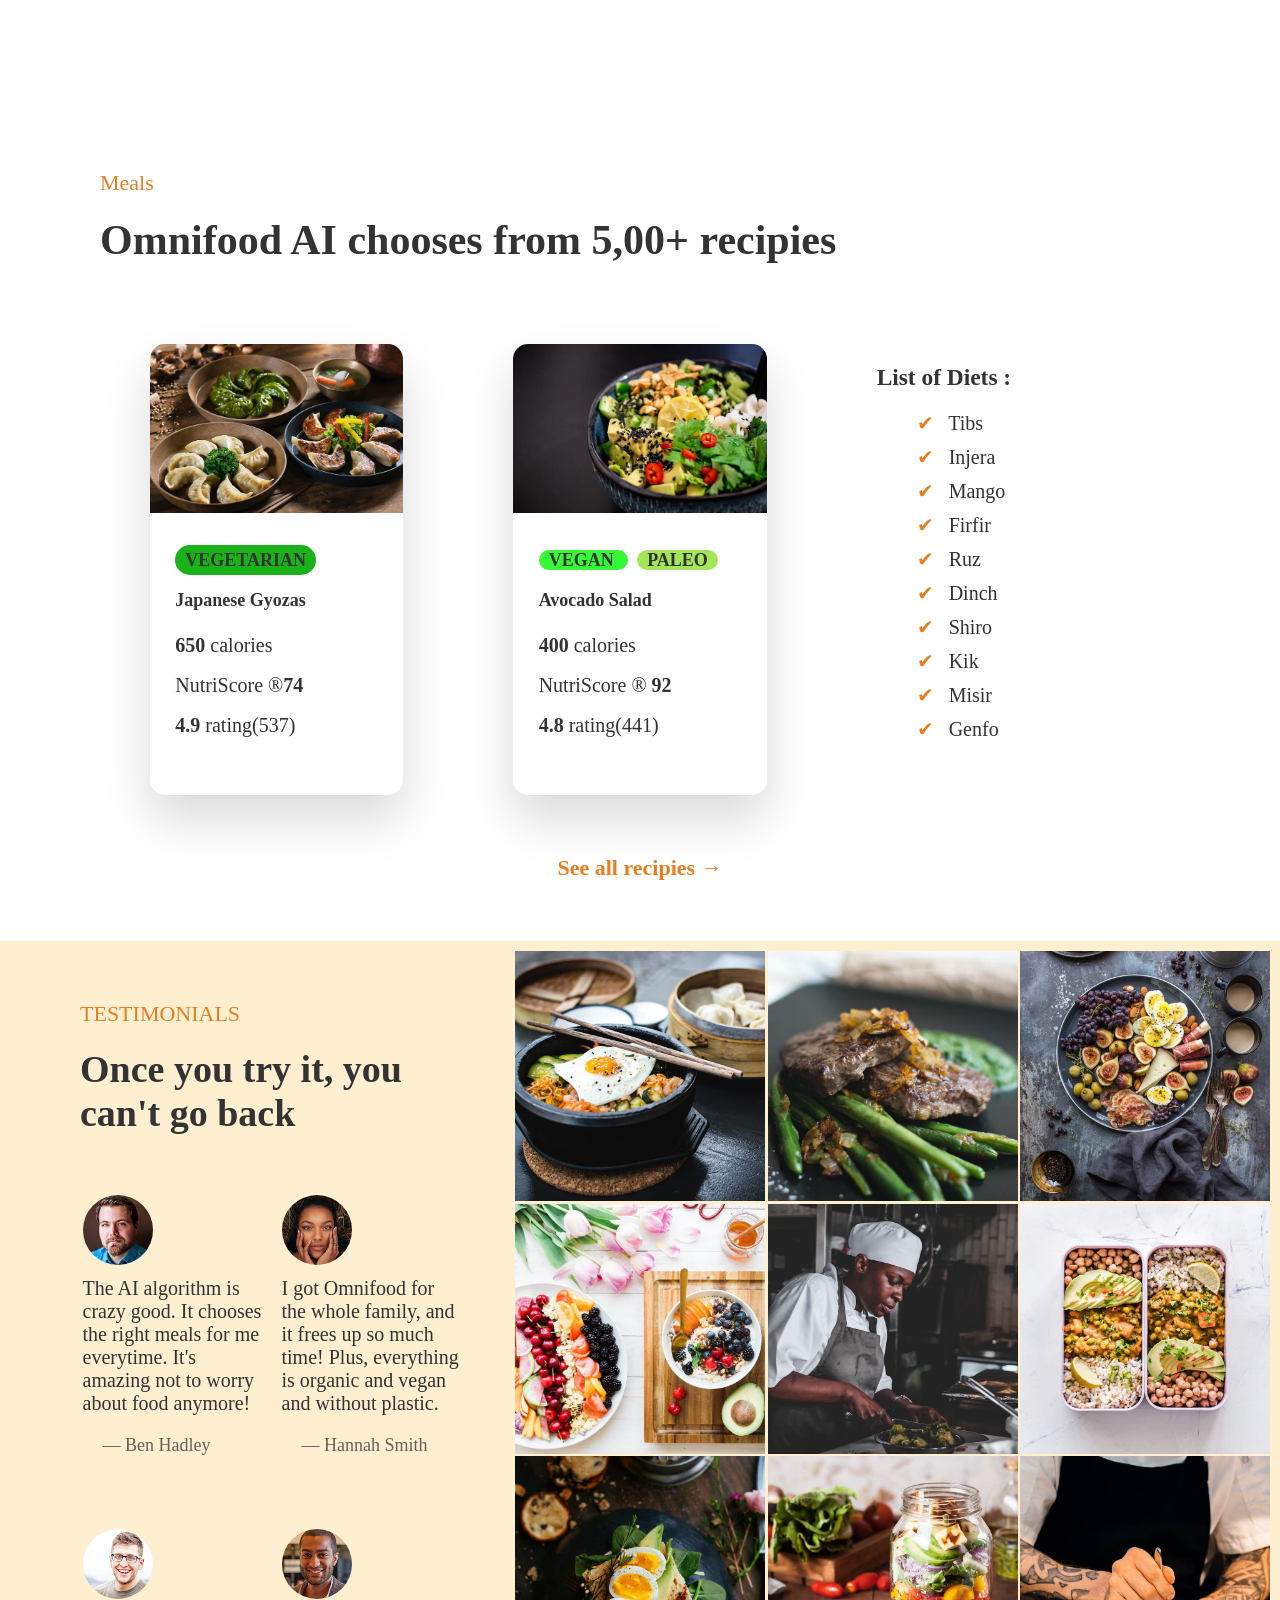
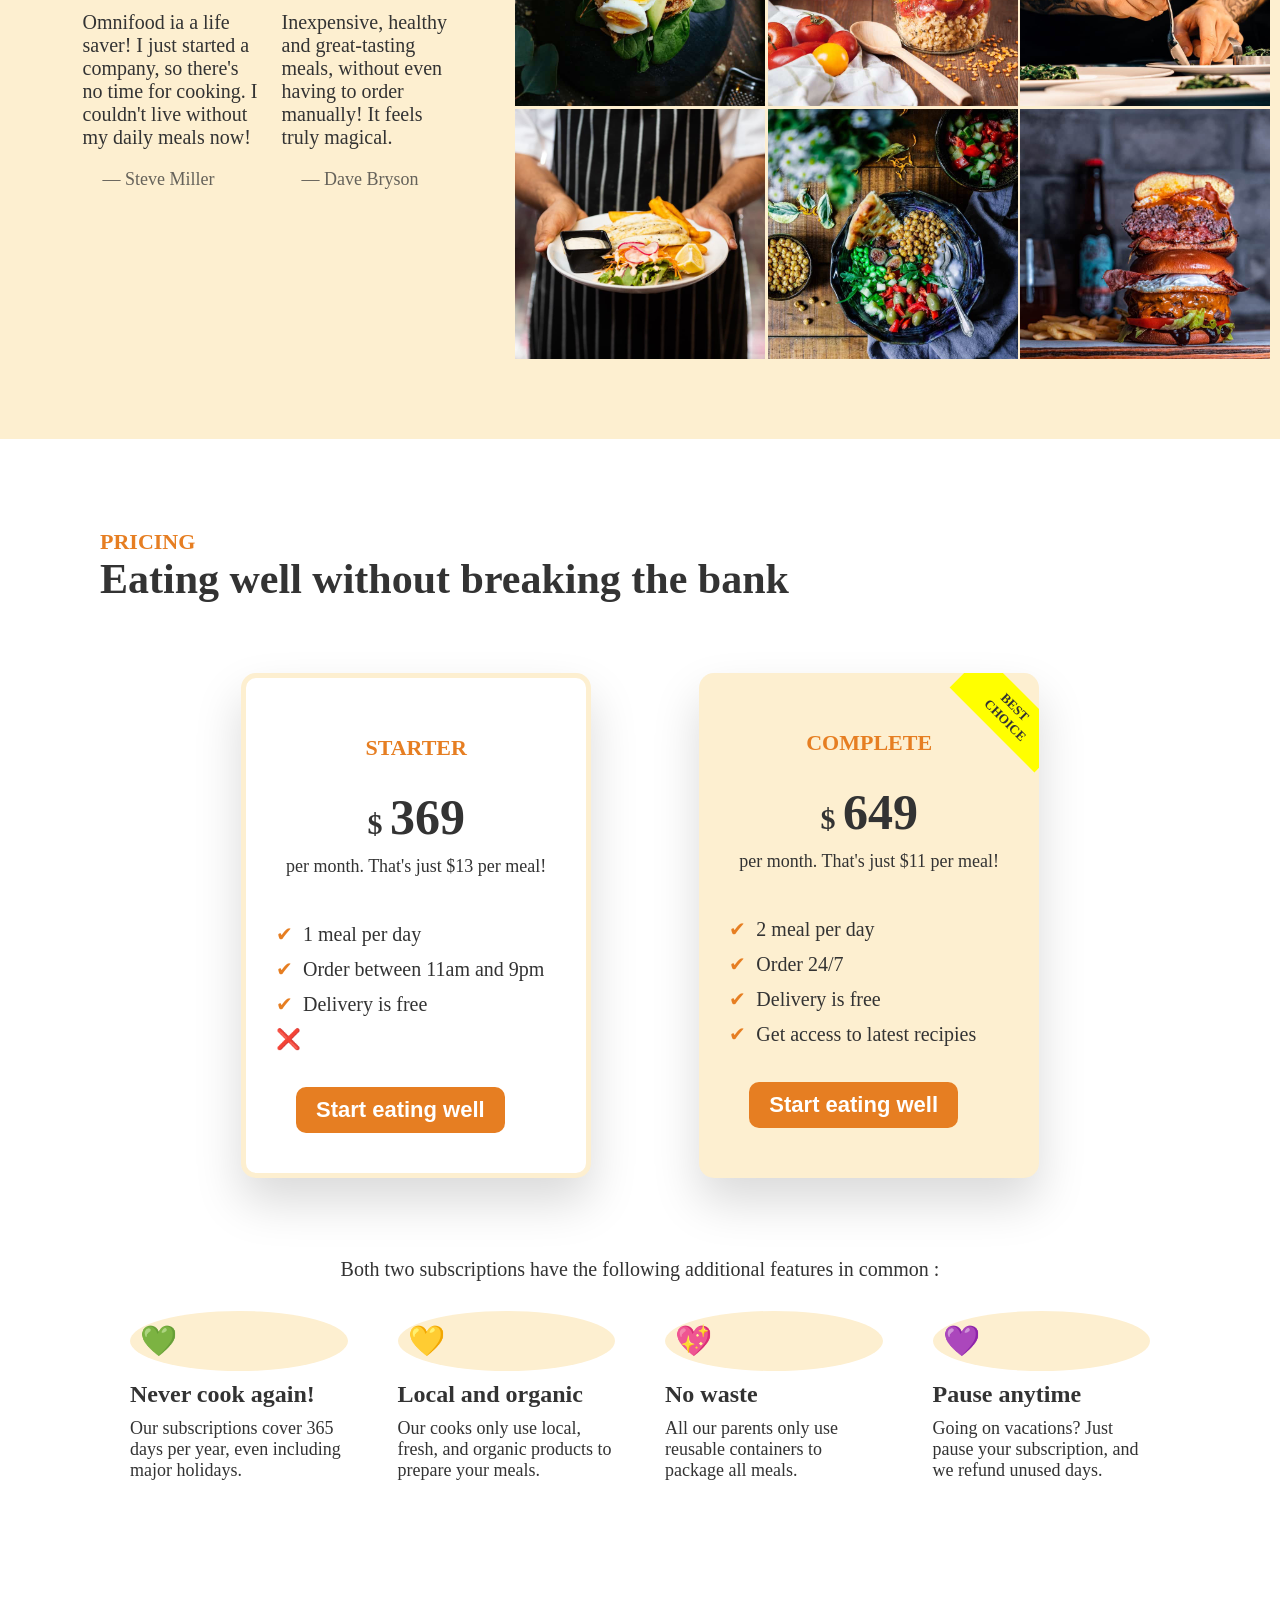
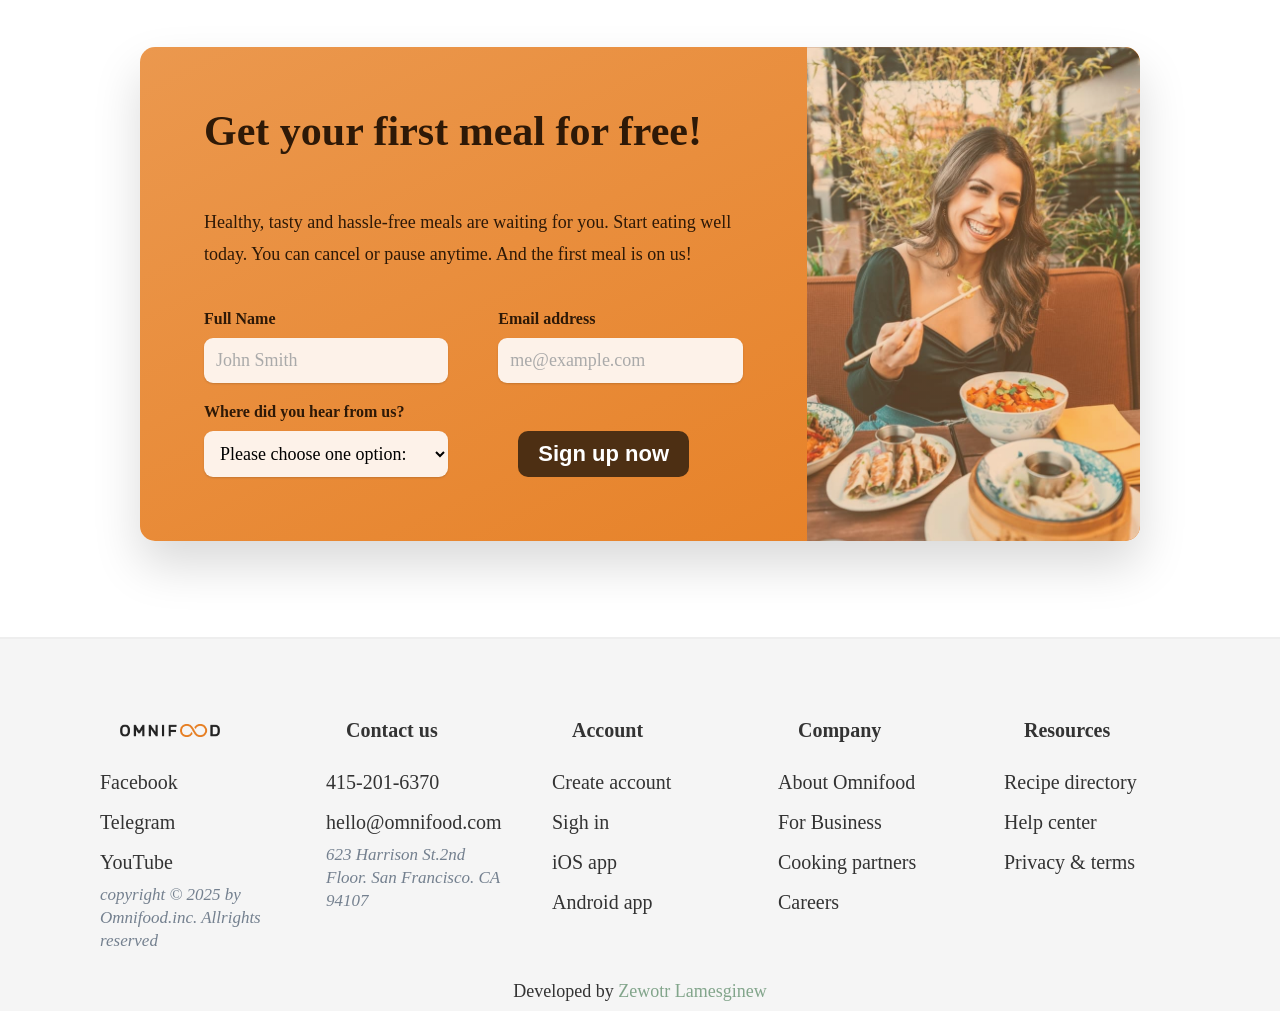
==== commit 041cd298: "customize page" ====
--- a/Omnifood/index.html
+++ b/Omnifood/index.html
@@ -12,7 +12,7 @@
       <nav class="main__navs grid grid--2-cols">
         <div class="logo">
           <img
-            src="/img/omnifood-logo..png"
+            src="img/omnifood-logo..png"
             alt="Omnifood logo"
             class="omnifood__logo"
           />
@@ -50,32 +50,32 @@
         <div class="hero__testimony grid grid--3-cols">
           <p class="hero__testimony-images">
             <img
-              src="/img/customers/customer-6.jpg"
+              src="img/customers/customer-6.jpg"
               alt="testimonial peerson image 1"
               class="hero__testimony-image"
             />
             <img
-              src="/img/customers/customer-5.jpg"
+              src="img/customers/customer-5.jpg"
               alt="testimonial peerson image 2"
               class="hero__testimony-image"
             />
             <img
-              src="/img/customers/customer-1.jpg"
+              src="img/customers/customer-1.jpg"
               alt="testimonial peerson image 3"
               class="hero__testimony-image"
             />
             <img
-              src="/img/customers/customer-3.jpg"
+              src="img/customers/customer-3.jpg"
               alt="testimonial peerson image 5"
               class="hero__testimony-image"
             />
             <img
-              src="/img/customers/customer-4.jpg"
+              src="img/customers/customer-4.jpg"
               alt="testimonial peerson image 6"
               class="hero__testimony-image"
             />
             <img
-              src="/img/customers/customer-2.jpg"
+              src="img/customers/customer-2.jpg"
               alt="testimonial peerson image 4"
               class="hero__testimony-image"
             />
@@ -88,7 +88,7 @@
       </div>
       <div class="hero__box-img">
         <img
-          src="/img/hero..png"
+          src="img/hero..png"
           alt="woman eating, delicious food served"
           class="hero-img"
         />
@@ -101,27 +101,27 @@
 
       <figure class="featured__in-logos">
         <img
-          src="/img/logos/techcrunch.png"
+          src="img/logos/techcrunch.png"
           alt="Tech crunch logo"
           class="featured__in-logo"
         />
         <img
-          src="/img/logos/business-insider.png"
+          src="img/logos/business-insider.png"
           alt="Business insider logo"
           class="featured__in-logo"
         />
         <img
-          src="/img/logos/the-new-york-times.png"
+          src="img/logos/the-new-york-times.png"
           alt="The newyork times logo"
           class="featured__in-logo"
         />
         <img
-          src="/img/logos/forbes.png"
+          src="img/logos/forbes.png"
           alt="Forbes logo"
           class="featured__in-logo"
         />
         <img
-          src="/img/logos/usa-today.png"
+          src="img/logos/usa-today.png"
           alt="USA today logo"
           class="featured__in-logo"
         />
@@ -149,7 +149,7 @@
           <div class="how__frame">
             <div class="how__work__step-photo">
               <img
-                src="/img/app/app-screen-1..png"
+                src="img/app/app-screen-1..png"
                 alt="green and red color buttons  with food item name on above to choose with style like in mobile phone"
               />
             </div>
@@ -161,7 +161,7 @@
           <div class="how__frame how__frame-2">
             <div class="how__work__step-photo">
               <img
-                src="/img/app/app-screen-2..png"
+                src="img/app/app-screen-2..png"
                 alt="green and red color buttons  with food item name on above to choose with style like in mobile phone"
               />
             </div>
@@ -193,7 +193,7 @@
           <div class="how__frame">
             <div class="how__work__step-photo">
               <img
-                src="/img/app/app-screen-3..png"
+                src="img/app/app-screen-3..png"
                 alt="green and red color buttons  with food item name on above to choose with style like in mobile phone"
               />
             </div>
@@ -211,7 +211,7 @@
         <div class="menu-one menu__container">
           <div class="menu-photo">
             <img
-              src="/img/meals/meal-1.jpg"
+              src="img/meals/meal-1.jpg"
               alt="meal menu one with description including rating"
               class="menu-img"
             />
@@ -229,7 +229,7 @@
         <div class="menu-two menu__container">
           <div class="menu-photo">
             <img
-              src="/img/meals/meal-2.jpg"
+              src="img/meals/meal-2.jpg"
               alt="meal menu one with description including rating"
               class="menu-img"
             />
@@ -297,7 +297,7 @@
           <div class="all__testim__container grid grid--2-cols">
             <figure class="testim__container">
               <img
-                src="/img/customers/ben.jpg"
+                src="img/customers/ben.jpg"
                 alt="photo of customer ben hadley "
                 class="testim-photo"
               />
@@ -311,7 +311,7 @@
             <!-- testi 2 -->
             <figure class="testim__container">
               <img
-                src="/img/customers/hannah.jpg"
+                src="img/customers/hannah.jpg"
                 alt="photo of customer hannah smith"
                 class="testim-photo"
               />
@@ -325,7 +325,7 @@
             <!-- testi 3 -->
             <figure class="testim__container">
               <img
-                src="/img/customers/steve.jpg"
+                src="img/customers/steve.jpg"
                 alt="photo of customer steve miller"
                 class="testim-photo"
               />
@@ -338,7 +338,7 @@
             <!-- testi 4 -->
             <figure class="testim__container">
               <img
-                src="/img/customers/dave.jpg"
+                src="img/customers/dave.jpg"
                 alt="photo of customer Dave Bryson"
                 class="testim-photo"
               />
@@ -353,62 +353,62 @@
         <!-- gallary -->
         <div class="gallary grid grid--3-cols">
           <img
-            src="/img/gallery/gallery-1.jpg"
-            alt="testimonial one"
-            class="gallery-img"
-          />
-          <img
-            src="/img/gallery/gallery-2.jpg"
-            alt="testimonial one"
-            class="gallery-img"
-          />
-          <img
-            src="/img/gallery/gallery-3.jpg"
-            alt="testimonial one"
-            class="gallery-img"
-          />
-          <img
-            src="/img/gallery/gallery-4.jpg"
-            alt="testimonial one"
-            class="gallery-img"
-          />
-          <img
-            src="/img/gallery/gallery-5.jpg"
-            alt="testimonial one"
-            class="gallery-img"
-          />
-          <img
-            src="/img/gallery/gallery-6.jpg"
-            alt="testimonial one"
-            class="gallery-img"
-          />
-          <img
-            src="/img/gallery/gallery-7.jpg"
-            alt="testimonial one"
-            class="gallery-img"
-          />
-          <img
-            src="/img/gallery/gallery-8.jpg"
-            alt="testimonial one"
-            class="gallery-img"
-          />
-          <img
-            src="/img/gallery/gallery-10.jpg"
-            alt="testimonial one"
-            class="gallery-img"
-          />
-          <img
-            src="/img/gallery/gallery-9.jpg"
-            alt="testimonial one"
-            class="gallery-img"
-          />
-          <img
-            src="/img/gallery/gallery-11.jpg"
-            alt="testimonial one"
-            class="gallery-img"
-          />
-          <img
-            src="/img/gallery/gallery-12.jpg"
+            src="img/gallery/gallery-1.jpg"
+            alt="testimonial one"
+            class="gallery-img"
+          />
+          <img
+            src="img/gallery/gallery-2.jpg"
+            alt="testimonial one"
+            class="gallery-img"
+          />
+          <img
+            src="img/gallery/gallery-3.jpg"
+            alt="testimonial one"
+            class="gallery-img"
+          />
+          <img
+            src="img/gallery/gallery-4.jpg"
+            alt="testimonial one"
+            class="gallery-img"
+          />
+          <img
+            src="img/gallery/gallery-5.jpg"
+            alt="testimonial one"
+            class="gallery-img"
+          />
+          <img
+            src="img/gallery/gallery-6.jpg"
+            alt="testimonial one"
+            class="gallery-img"
+          />
+          <img
+            src="img/gallery/gallery-7.jpg"
+            alt="testimonial one"
+            class="gallery-img"
+          />
+          <img
+            src="img/gallery/gallery-8.jpg"
+            alt="testimonial one"
+            class="gallery-img"
+          />
+          <img
+            src="img/gallery/gallery-10.jpg"
+            alt="testimonial one"
+            class="gallery-img"
+          />
+          <img
+            src="img/gallery/gallery-9.jpg"
+            alt="testimonial one"
+            class="gallery-img"
+          />
+          <img
+            src="img/gallery/gallery-11.jpg"
+            alt="testimonial one"
+            class="gallery-img"
+          />
+          <img
+            src="img/gallery/gallery-12.jpg"
             alt="testimonial one"
             class="gallery-img"
           />
@@ -546,7 +546,7 @@
       <div class="footer__section">
         <p class="footer__title">
           <img
-            src="/img/omnifood-logo..png"
+            src="img/omnifood-logo..png"
             alt="Omnifood logo"
             class="footer__omni__image"
           />
@@ -597,7 +597,7 @@
     </footer>
     <p class="developed-by">
       Developed by
-      <a href="https://www.Yun-tech.com" class="dev-by">Yun Tech Solutions</a>
+      <a href="https://zewotr.vercel.app" class="dev-by">Zewotr Lamesginew</a>
     </p>
   </body>
 </html>
--- a/Omnifood/styles.css
+++ b/Omnifood/styles.css
@@ -14,15 +14,21 @@
 }
 
 html {
-  width: 100vw;
+  width: 100%;
   font-size: 10px;
   background-color: white;
   color: var(--primary-clr-grey);
   scroll-behavior: smooth;
 }
-* {
+*,
+*::before,
+*::after {
   margin: 0;
   padding: 0;
+  box-sizing: border-box;
+}
+body {
+  overflow-x: hidden;
 }
 img {
   box-sizing: border-box;
@@ -74,6 +80,8 @@
   z-index: 11;
   position: fixed;
   top: 0%;
+  left: 0;
+  width: 100%;
   height: 6rem;
   align-items: center;
   padding: 1rem 5rem 1rem 6rem;
@@ -161,6 +169,7 @@
   color: var(--primary-clr);
 }
 .hero-img {
+  width: 100%;
   max-width: 40vw;
   max-height: 85vh;
   box-sizing: border-box;
@@ -230,15 +239,20 @@
 }
 .how__frame {
   position: relative;
+  min-height: 60rem;
 }
 .how__work__step-photo {
+  position: absolute;
+  inset: 0;
   padding: 0 10%;
 }
 .how__work__step-photo img {
-  height: 80vh;
+  height: auto;
+  max-height: 80%;
+  max-width: 24rem;
   width: 48%;
   position: absolute;
-  top: 0%;
+  top: 50%;
   left: 50%;
   transform: translate(-50%, -50%);
   z-index: 7;
@@ -458,17 +472,18 @@
   background-color: var(--tertiary-clr);
 }
 .box-two::before {
-  content: "Best choise";
+  content: "Best choice";
   background-color: yellow;
   width: 12rem;
   text-transform: uppercase;
   font-weight: 700;
-  padding: 1rem 4rem;
-  font-size: 1.5rem;
+  padding: 0.8rem 3.6rem;
+  font-size: 1.3rem;
   position: absolute;
-  top: 8%;
-  right: -17%;
+  top: 1.6rem;
+  right: -3.0rem;
   transform: rotate(45deg);
+  text-align: center;
 }
 
 .price-bottom-text {
@@ -570,7 +585,7 @@
     ),
     url("./img/eating..jpg");
   background-size: cover;
-  background-position: center;
+  background-position: center 30%;
 }
 
 /*=================
--- a/Omnifood/queries.css
+++ b/Omnifood/queries.css
@@ -1,233 +1,435 @@
-/*==================
-    MEDIA QUERY
-===================*/
-
-/*==================
-    <=1200px
-===================*/
-@media (max-width: 1100px) {
-  .section__hero {
-    max-width: 120rem;
-  }
-  .section__hero,
-  .as__featured__in,
-  .how__it__works,
-  .meals,
-  .pricing,
-  .call__to__action {
-    padding-left: 7rem;
-    padding-right: 7rem;
-  }
-  .hero__title {
-    font-size: 4rem;
-  }
-
-  .featured__in-logos {
-    padding: 0;
-  }
-  .menu__container {
-    margin: 1rem;
-    min-width: 25rem;
-  }
-  .gallary {
-    grid-template-columns: 1fr 1fr;
-  }
-  .gallary-img {
-    height: 16rem;
-    width: 16rem;
-  }
-  .cta {
-    height: fit-content;
-    margin-left: 5rem;
-    margin-right: 5rem;
-  }
-  .all--testimonials {
-    margin: auto 0;
-  }
-}
-/*==================
-    <=920px
-===================*/
-@media (max-width: 920px) {
-  .section__hero {
-    display: flex;
-  }
-  .section__hero,
-  .as__featured__in,
-  .how__it__works,
-  .meals,
-  .pricing,
-  .call__to__action {
-    padding-left: 2em;
-    padding-right: 2em;
-  }
-  .hero__title {
-    font-size: 3em;
-  }
-
-  .featured__in-logos {
-    padding: 0;
-  }
-  .meal__menu {
-    display: flex;
-    flex-wrap: wrap;
-    justify-content: center;
-  }
-  .menu__container {
-    flex-shrink: 1;
-    min-width: 240px;
-    width: 300px;
-    margin: 2em;
-  }
-  .all__testim__container {
-    gap: 4em;
-    margin-right: 2em;
-  }
-  .testimonials-box {
-    display: flex;
-    flex-wrap: wrap;
-  }
-  .gallary {
-    grid-template-columns: 1fr 1fr 1fr;
-  }
-  .gallary-img {
-    height: 16em;
-    width: 16em;
-  }
-  .cta {
-    height: fit-content;
-    margin-left: 3em;
-    margin-right: 3em;
-  }
-  .cta-form {
-    display: flex;
-    flex-direction: column;
-  }
-  .footer {
-    display: flex;
-    flex-wrap: wrap;
-    justify-content: space-evenly;
-  }
-  .footer__section {
-    max-width: 20em;
-  }
-}
-
-/*==================
-    <=680px
-===================*/
-@media (max-width: 680px) {
-  .section__hero,
-  .as__featured__in,
-  .how__it__works,
-  .meals,
-  .pricing,
-  .call__to__action {
-    padding-left: 2em;
-    padding-right: 1em;
-  }
-  .section__hero {
-    display: flex;
-    background-image: linear-gradient(
-        to right bottom,
-        rgba(241, 231, 207, 0.8),
-        rgba(204, 173, 110, 0.8)
-      ),
-      url("./img/hero..png");
-    background-size: cover;
-    background-position: center;
-    padding-left: 5em;
-    padding-right: 4em;
-  }
-  .hero__delivered__meals-number {
-    color: rgb(30, 6, 241);
-  }
-  .hero-img {
-    width: 0em;
-    height: 0em;
-  }
-  .hero__title {
-    font-size: 4em;
-  }
-  .describer {
-    font-size: 3em;
-  }
-  .featured__in-logos {
-    padding: 0;
-  }
-  .how__it__works {
-    margin-left: 1em;
-  }
-  .how__step {
-    display: flex;
-    flex-direction: column;
-    align-items: center;
-    height: auto;
-    padding: 0%;
-  }
-  .how__step-number {
-    font-size: 5em;
-  }
-  .how__work__step-title {
-    font-size: 1.2em;
-  }
-  .how__work__step-description {
-    font-size: 0.8em;
-  }
-  .how__frame {
-    width: 80%;
-    height: 60vh;
-    padding-top: 20em;
-  }
-  .how__work__step-photo {
-    transform: translate(0, -60%);
-  }
-  .how__step-two {
-    transform: translateY(-250%);
-  }
-  .how__frame-2 {
-    transform: translateY(330px);
-  }
-  .gallary {
-    grid-template-columns: 1fr 1fr;
-    margin-left: -5em;
-  }
-  .menu__container {
-    flex-grow: 1;
-    max-width: 400px;
-    margin: 0;
-  }
-  .price__box-container {
-    display: flex;
-    flex-direction: column;
-    align-items: center;
-  }
-  .plan-fetures {
-    display: flex;
-
-    flex-wrap: wrap;
-    justify-content: center;
-  }
-  .plan-feture {
-    width: 18em;
-  }
-  .cta {
-    display: flex;
-    flex-wrap: wrap;
-    background-image: linear-gradient(
-        to right bottom,
-        rgba(136, 115, 98, 0.8),
-        rgba(255, 241, 214, 0.8)
-      ),
-      url("./img/eating..jpg");
-    background-size: cover;
-    background-position: center;
-  }
-  .sign__up__now {
-    font-size: 1.4em;
-    padding: 0.5em 1em;
-  }
-  .footer__section {
-    max-width: 15em;
-  }
-}
+/*==================
+    MEDIA QUERY
+===================*/
+
+/*==================
+    <=1100px
+===================*/
+@media (max-width: 1100px) {
+  html {
+    font-size: 9px;
+  }
+
+  .main__navs {
+    padding: 1rem 3rem;
+  }
+
+  .section__hero,
+  .as__featured__in,
+  .how__it__works,
+  .meals,
+  .pricing,
+  .call__to__action {
+    padding-left: 6rem;
+    padding-right: 6rem;
+  }
+
+  .meals {
+    margin-left: 6rem;
+    margin-right: 6rem;
+  }
+
+  .how__step {
+    padding: 4rem 0;
+    gap: 3rem;
+  }
+
+  .how__frame {
+    min-height: 48rem;
+  }
+
+  .gallary {
+    grid-template-columns: 1fr 1fr;
+  }
+
+  .gallery-img {
+    max-width: 100%;
+    width: 100%;
+    height: auto;
+  }
+
+  .cta-container {
+    margin: 0 6rem;
+  }
+
+  .plan-fetures {
+    grid-template-columns: 1fr 1fr;
+  }
+
+  .footer {
+    grid-template-columns: repeat(3, 1fr);
+  }
+}
+
+/*==================
+    <=920px
+===================*/
+@media (max-width: 920px) {
+  html {
+    font-size: 8.5px;
+  }
+
+  .main__navs {
+    grid-template-columns: 1fr;
+    height: auto;
+    gap: 1rem;
+    padding: 1rem 2rem;
+    justify-items: center;
+  }
+
+  .nav__links ul {
+    flex-wrap: wrap;
+    justify-content: center;
+    row-gap: 1rem;
+  }
+
+  .section__hero,
+  .as__featured__in,
+  .how__it__works,
+  .meals,
+  .pricing,
+  .call__to__action {
+    padding-left: 2rem;
+    padding-right: 2rem;
+  }
+
+  .meals {
+    margin-left: 0;
+    margin-right: 0;
+  }
+
+  .section__hero {
+    grid-template-columns: 1fr;
+    text-align: center;
+    padding-top: 15rem;
+    gap: 2rem;
+  }
+
+  .hero__description {
+    margin: 2.5rem 0;
+  }
+
+  .hero__testimony {
+    justify-content: center;
+    margin: 3rem 0;
+  }
+
+  .hero__box-img {
+    display: flex;
+    justify-content: center;
+  }
+
+  .hero-img {
+    max-width: 38rem;
+    width: 75%;
+  }
+
+  .featured__in-logos {
+    flex-wrap: wrap;
+    gap: 2rem;
+  }
+
+  .featured__in-logo {
+    width: auto;
+    height: 3rem;
+  }
+
+  .how__step {
+    padding: 2rem 0;
+    gap: 4rem;
+  }
+
+  .how__frame {
+    min-height: 42rem;
+  }
+
+  .meal__menu {
+    grid-template-columns: 1fr 1fr;
+    padding: 2rem 0;
+  }
+
+  .menu__container {
+    margin: 1rem;
+  }
+
+  .menu-lists {
+    grid-column: 1 / -1;
+  }
+
+  .testimonials-box {
+    grid-template-columns: 1fr;
+  }
+
+  .all__testim__container {
+    grid-template-columns: 1fr 1fr;
+    gap: 2rem;
+    margin-right: 0;
+  }
+
+  .gallary {
+    grid-template-columns: repeat(3, 1fr);
+  }
+
+  .price__box-container {
+    flex-direction: column;
+    align-items: center;
+    gap: 3rem;
+  }
+
+  .price-box {
+    width: 100%;
+    max-width: 48rem;
+    margin: 0 auto;
+  }
+
+  .cta-container {
+    margin: 0 2rem;
+  }
+
+  .cta {
+    grid-template-columns: 1fr;
+  }
+
+  .cta-image-box {
+    min-height: 38rem;
+    background-position: center 34%;
+    border-top-right-radius: 0;
+    border-bottom-left-radius: 15px;
+  }
+
+  .cta-form {
+    grid-template-columns: 1fr;
+  }
+
+  .footer {
+    grid-template-columns: 1fr 1fr;
+  }
+
+  .footer__section {
+    max-width: none;
+  }
+}
+
+/*==================
+    <=680px
+===================*/
+@media (max-width: 680px) {
+  html {
+    font-size: 8px;
+  }
+
+  .main__navs {
+    position: static;
+    padding: 1rem 1.2rem;
+  }
+
+  .section__hero,
+  .as__featured__in,
+  .how__it__works,
+  .meals,
+  .pricing,
+  .call__to__action,
+  footer {
+    padding-left: 1.6rem;
+    padding-right: 1.6rem;
+  }
+
+  .meals {
+    margin: 4rem 0;
+  }
+
+  .section__hero {
+    padding-top: 3rem;
+  }
+
+  .nav__links ul li {
+    margin: 0 0.6rem;
+  }
+
+  .hero__title {
+    font-size: 3.8rem;
+    padding-top: 1rem;
+  }
+
+  .hero__btn__start-eat,
+  .hero__btn__learn-more {
+    margin: 0.6rem;
+  }
+
+  .hero-img {
+    width: 100%;
+    max-width: 30rem;
+  }
+
+  .describer {
+    font-size: 3.2rem;
+  }
+
+  .how__it__works {
+    margin-bottom: 3rem;
+  }
+
+  .how__step {
+    grid-template-columns: 1fr;
+    gap: 2.4rem;
+  }
+
+  .how__step-number {
+    font-size: 7rem;
+  }
+
+  .how__work__step-title {
+    font-size: 2.8rem;
+  }
+
+  .how__work__step-description {
+    font-size: 2rem;
+    line-height: 1.6;
+  }
+
+  .how__frame {
+    width: 100%;
+    min-height: 34rem;
+  }
+
+  .how__work__step-photo {
+    padding: 0 5%;
+  }
+
+  .how__work__step-photo::before {
+    width: 72%;
+    padding-bottom: 72%;
+  }
+
+  .how__work__step-photo::after {
+    width: 56%;
+    padding-bottom: 56%;
+  }
+
+  .how__work__step-photo img {
+    width: 35%;
+    max-width: 18rem;
+  }
+
+  .how__step-two {
+    order: 3;
+  }
+
+  .how__frame-2 {
+    order: 4;
+  }
+
+  .meal__menu {
+    grid-template-columns: 1fr;
+  }
+
+  .menu__container {
+    margin: 0;
+    width: 100%;
+  }
+
+  .menu-lists {
+    padding: 2rem 0;
+  }
+
+  .testimonials {
+    padding: 3rem 1.6rem 5rem;
+  }
+
+  .all__testim__container {
+    grid-template-columns: 1fr;
+  }
+
+  .gallary {
+    grid-template-columns: 1fr 1fr;
+    gap: 1rem;
+  }
+
+  .pricing {
+    padding-top: 5rem;
+  }
+
+  .price-box {
+    padding: 3rem 2rem;
+  }
+
+  .box-two::before {
+    right: -4.2rem;
+    top: 2.2rem;
+    padding: 0.8rem 3.6rem;
+    font-size: 1.3rem;
+  }
+
+  .plan-fetures {
+    grid-template-columns: 1fr;
+    gap: 2rem;
+    padding: 0;
+  }
+
+  .call__to__action {
+    padding-top: 5rem;
+    padding-bottom: 5rem;
+  }
+
+  .cta-container {
+    margin: 0;
+  }
+
+  .cta-text-box {
+    padding: 3rem 2rem;
+  }
+
+  .cta-image-box {
+    min-height: 30rem;
+    background-position: center 36%;
+  }
+
+  .footer {
+    grid-template-columns: 1fr;
+    padding-top: 4rem;
+    padding-bottom: 4rem;
+  }
+
+  .footer__title {
+    padding: 1rem 0;
+  }
+
+  .developed-by {
+    margin-top: 1rem;
+    padding: 0 1rem;
+    font-size: 1.5rem;
+  }
+}
+
+/*==================
+    <=430px
+===================*/
+@media (max-width: 430px) {
+  html {
+    font-size: 7.5px;
+  }
+
+  .hero__testimony {
+    flex-wrap: wrap;
+    gap: 1.2rem;
+  }
+
+  .hero__testimony-texts {
+    margin-left: 0;
+  }
+
+  .featured__in-logo {
+    height: 2.2rem;
+  }
+
+  .box-two::before {
+    right: -3.8rem;
+    top: 2rem;
+    padding: 0.7rem 3.2rem;
+    font-size: 1.2rem;
+  }
+
+  .gallary {
+    grid-template-columns: 1fr;
+  }
+}
